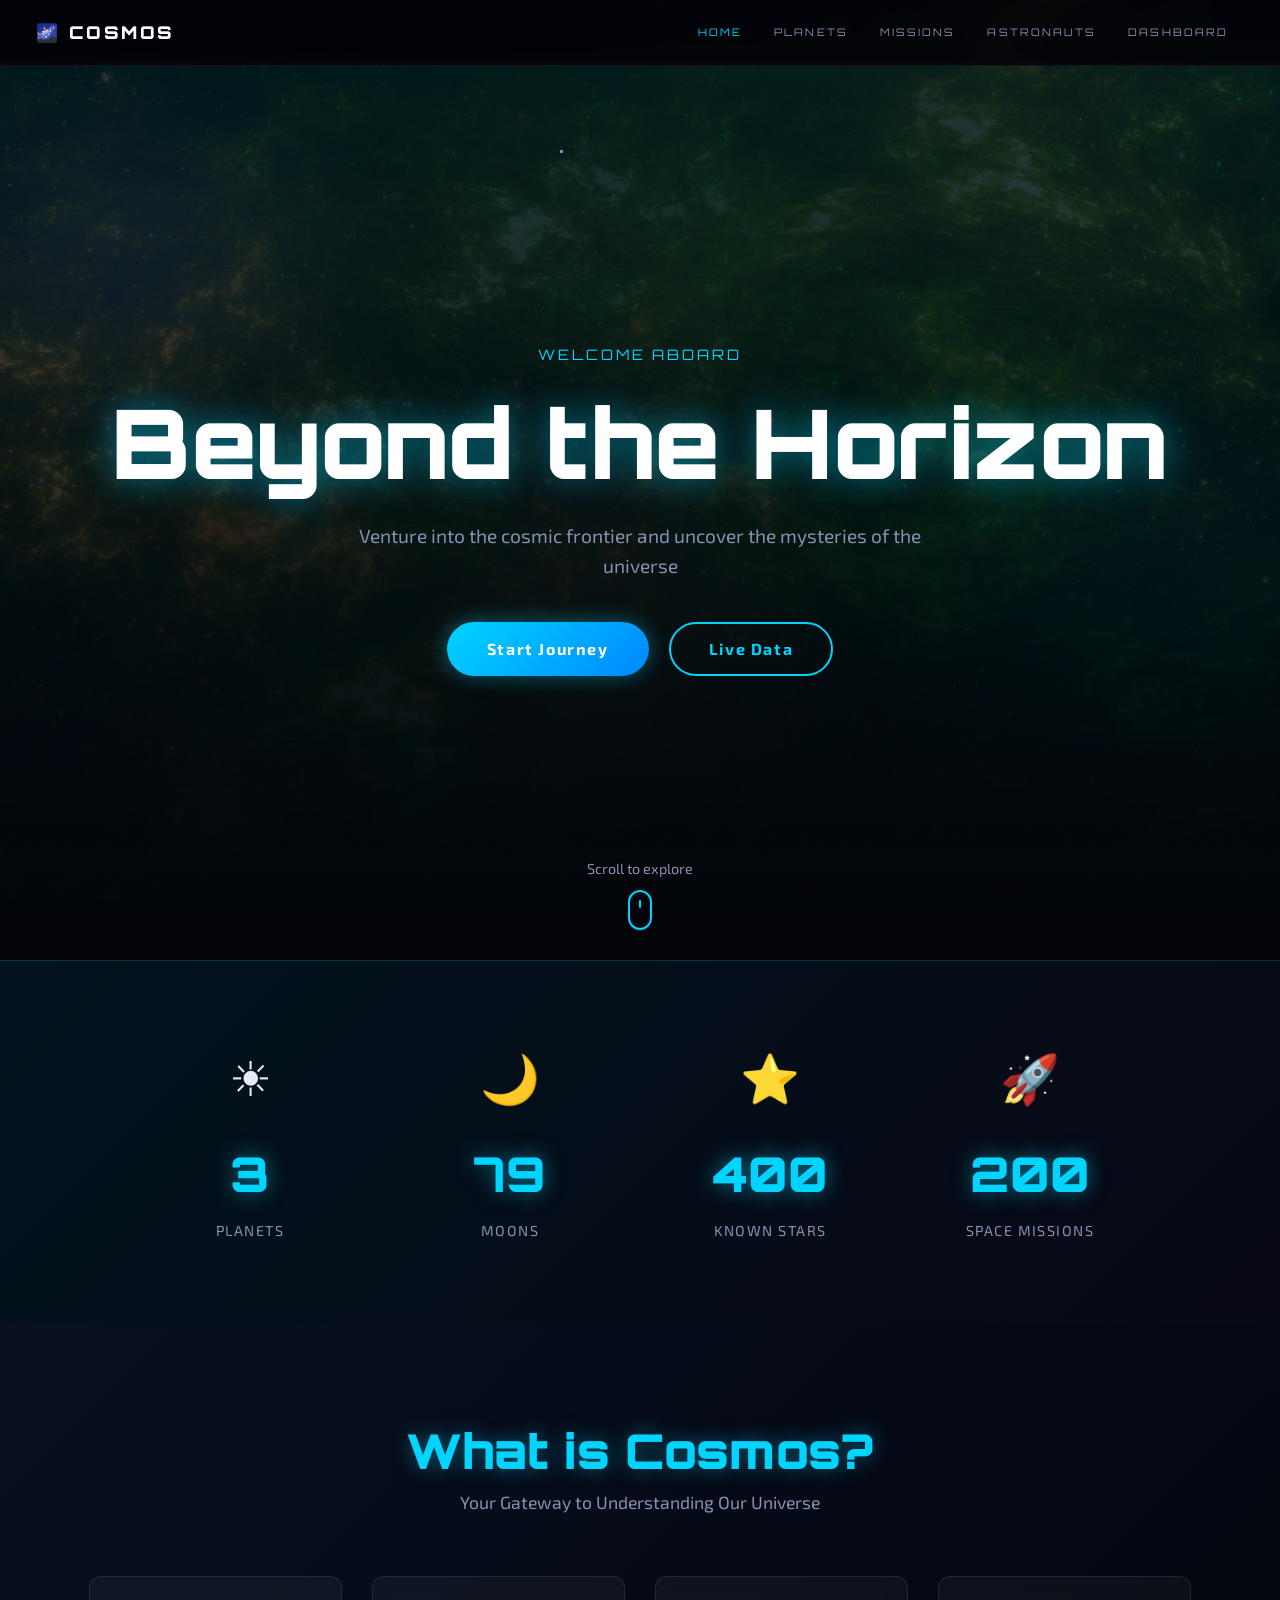
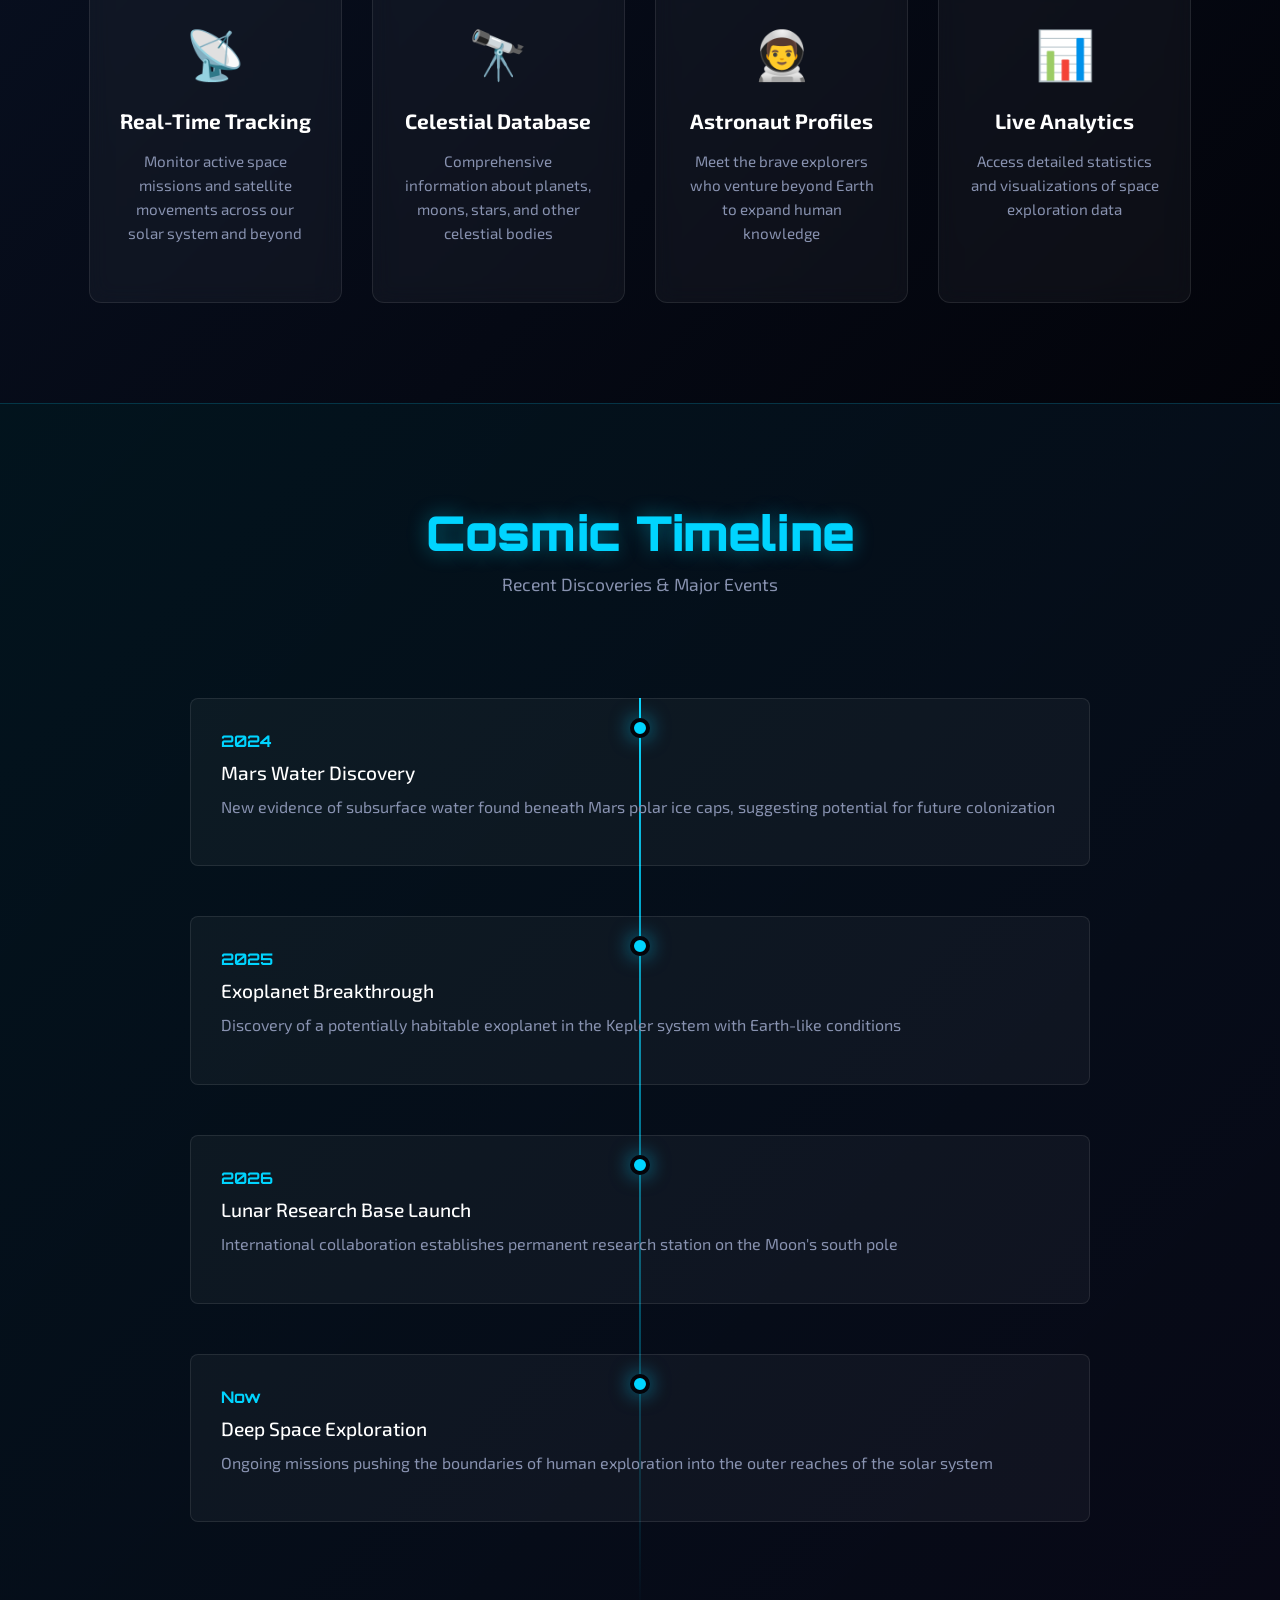
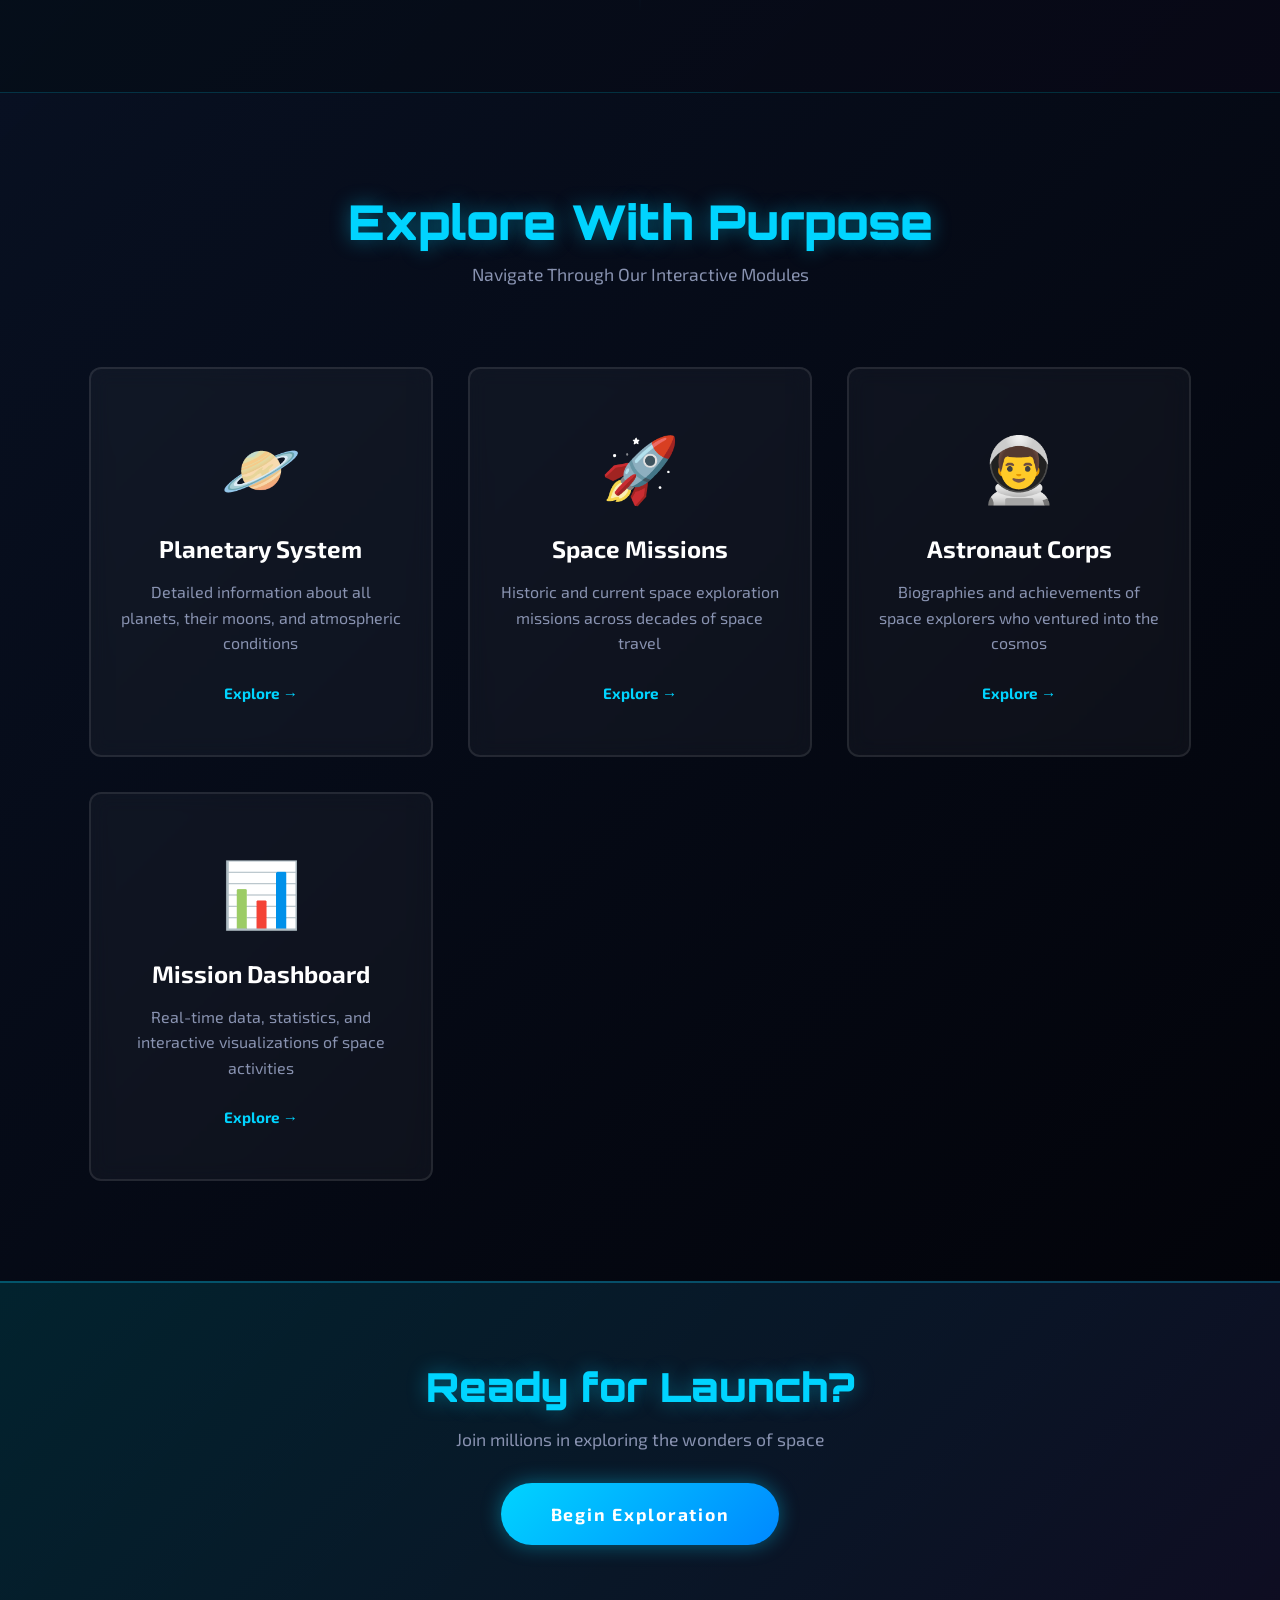
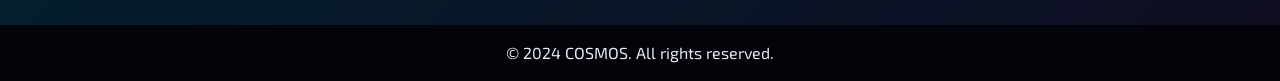
==== index.html @ 9f755e0c "Rename Index.html to index.html" ====
<!DOCTYPE html>
<html lang="en">

<head>
    <meta charset="UTF-8">
    <meta name="viewport" content="width=device-width, initial-scale=1.0">
    <title>COSMOS - Space Exploration Hub</title>
    <link href="https://cdnjs.cloudflare.com/ajax/libs/bootstrap/5.3.0/css/bootstrap.min.css" rel="stylesheet">
    <link rel="preconnect" href="https://fonts.googleapis.com" />
    <link rel="preconnect" href="https://fonts.gstatic.com" crossorigin />
    <link
        href="https://fonts.googleapis.com/css2?family=Orbitron:wght@400;700;900&family=Exo+2:ital,wght@0,300;0,400;0,600;1,300&display=swap"
        rel="stylesheet" />
    <link rel="stylesheet" href="index.css">
</head>

<body class="cosmos-body">
    <!-- fixed space background container (matches missions.html) -->

    <!-- Navigation Bar -->
    <nav class="navbar navbar-expand-lg navbar-dark custom-navbar">
        <div class="container-fluid">
            <a href="index.html" class="navbar-brand cosmos-logo">🌌 COSMOS</a>
            <button class="navbar-toggler" type="button" data-bs-toggle="collapse" data-bs-target="#navbarNav">
                <span class="navbar-toggler-icon"></span>
            </button>
            <div class="collapse navbar-collapse" id="navbarNav">
                <ul class="navbar-nav ms-auto">
                    <li class="nav-item"><a class="nav-link active" href="index.html">Home</a></li>
                    <li class="nav-item"><a class="nav-link" href="planet.html">Planets</a></li>
                    <li class="nav-item"><a class="nav-link" href="missions.html">Missions</a></li>
                    <li class="nav-item"><a class="nav-link" href="astronauts.html">Astronauts</a></li>
                    <li class="nav-item"><a class="nav-link" href="dashboard.html">Dashboard</a></li>
                </ul>
            </div>
        </div>
    </nav>

    <!-- Hero Section -->
    <section class="hero-banner">
        <div class="space-background" id="space-bg">
            <div class="stars-layer" id="stars-sm"></div>
            <div class="stars-layer" id="stars-md"></div>
            <div class="stars-layer" id="stars-lg"></div>
            <div class="nebula" id="nebula-1"></div>
            <div class="nebula" id="nebula-2"></div>
            <div class="nebula" id="nebula-3"></div>
        </div>

        <div class="hero-overlay"></div>
        
        <div class="hero-content">
            <div class="hero-tag">Welcome Aboard</div>
            <h1 class="hero-main-title">Beyond the Horizon</h1>
            <p class="hero-tagline">Venture into the cosmic frontier and uncover the mysteries of the universe</p>
            <div class="hero-actions">
                <button class="btn btn-primary-cosmic scroll-btn" data-target="about-section">Start Journey</button>
                <button class="btn btn-secondary-cosmic" onclick="window.location.href='dashboard.html'">Live Data</button>
            </div>
        </div>

        <div class="scroll-indicator">
            <span>Scroll to explore</span>
            <div class="mouse-wheel"></div>
        </div>
    </section>

    <!-- Stats Section -->
    <section class="stats-section">
        <div class="container-fluid">
            <div class="stats-grid">
                <div class="stat-item">
                    <div class="stat-icon">☀</div>
                    <div class="stat-number" data-count="8">0</div>
                    <div class="stat-label">Planets</div>
                </div>
                <div class="stat-item">
                    <div class="stat-icon">🌙</div>
                    <div class="stat-number" data-count="200">0</div>
                    <div class="stat-label">Moons</div>
                </div>
                <div class="stat-item">
                    <div class="stat-icon">⭐</div>
                    <div class="stat-number" data-count="1000">0</div>
                    <div class="stat-label">Known Stars</div>
                </div>
                <div class="stat-item">
                    <div class="stat-icon">🚀</div>
                    <div class="stat-number" data-count="500">0</div>
                    <div class="stat-label">Space Missions</div>
                </div>
            </div>
        </div>
    </section>

    <!-- About Section -->
    <section class="about-section" id="about-section">
        <div class="container-fluid">
            <div class="about-header">
                <h2>What is Cosmos?</h2>
                <p class="section-description">Your Gateway to Understanding Our Universe</p>
            </div>

            <div class="about-content">
                <div class="about-grid">
                    <div class="about-card">
                        <div class="about-icon">📡</div>
                        <h3>Real-Time Tracking</h3>
                        <p>Monitor active space missions and satellite movements across our solar system and beyond</p>
                    </div>
                    <div class="about-card">
                        <div class="about-icon">🔭</div>
                        <h3>Celestial Database</h3>
                        <p>Comprehensive information about planets, moons, stars, and other celestial bodies</p>
                    </div>
                    <div class="about-card">
                        <div class="about-icon">👨‍🚀</div>
                        <h3>Astronaut Profiles</h3>
                        <p>Meet the brave explorers who venture beyond Earth to expand human knowledge</p>
                    </div>
                    <div class="about-card">
                        <div class="about-icon">📊</div>
                        <h3>Live Analytics</h3>
                        <p>Access detailed statistics and visualizations of space exploration data</p>
                    </div>
                </div>
            </div>
        </div>
    </section>

    <!-- Latest Events Section -->
    <section class="events-section" id="latest-events">
        <div class="container-fluid">
            <div class="section-header">
                <h2>Cosmic Timeline</h2>
                <p>Recent Discoveries & Major Events</p>
            </div>

            <div class="timeline">
                <div class="timeline-item">
                    <div class="timeline-dot"></div>
                    <div class="timeline-content">
                        <div class="timeline-date">2024</div>
                        <h4>Mars Water Discovery</h4>
                        <p>New evidence of subsurface water found beneath Mars polar ice caps, suggesting potential for future colonization</p>
                    </div>
                </div>

                <div class="timeline-item">
                    <div class="timeline-dot"></div>
                    <div class="timeline-content">
                        <div class="timeline-date">2025</div>
                        <h4>Exoplanet Breakthrough</h4>
                        <p>Discovery of a potentially habitable exoplanet in the Kepler system with Earth-like conditions</p>
                    </div>
                </div>

                <div class="timeline-item">
                    <div class="timeline-dot"></div>
                    <div class="timeline-content">
                        <div class="timeline-date">2026</div>
                        <h4>Lunar Research Base Launch</h4>
                        <p>International collaboration establishes permanent research station on the Moon's south pole</p>
                    </div>
                </div>

                <div class="timeline-item">
                    <div class="timeline-dot"></div>
                    <div class="timeline-content">
                        <div class="timeline-date">Now</div>
                        <h4>Deep Space Exploration</h4>
                        <p>Ongoing missions pushing the boundaries of human exploration into the outer reaches of the solar system</p>
                    </div>
                </div>
            </div>
        </div>
    </section>

    <!-- Features Section -->
    <section class="features-section">
        <div class="container-fluid">
            <div class="section-header">
                <h2>Explore With Purpose</h2>
                <p>Navigate Through Our Interactive Modules</p>
            </div>

            <div class="features-grid">
                <div class="feature-box" onclick="window.location.href='planet.html'" style="cursor: pointer;">
                    <div class="feature-icon large">🪐</div>
                    <h3>Planetary System</h3>
                    <p>Detailed information about all planets, their moons, and atmospheric conditions</p>
                    <span class="feature-link">Explore →</span>
                </div>

                <div class="feature-box" onclick="window.location.href='missions.html'" style="cursor: pointer;">
                    <div class="feature-icon large">🚀</div>
                    <h3>Space Missions</h3>
                    <p>Historic and current space exploration missions across decades of space travel</p>
                    <span class="feature-link">Explore →</span>
                </div>

                <div class="feature-box" onclick="window.location.href='astronauts.html'" style="cursor: pointer;">
                    <div class="feature-icon large">👨‍🚀</div>
                    <h3>Astronaut Corps</h3>
                    <p>Biographies and achievements of space explorers who ventured into the cosmos</p>
                    <span class="feature-link">Explore →</span>
                </div>

                <div class="feature-box" onclick="window.location.href='dashboard.html'" style="cursor: pointer;">
                    <div class="feature-icon large">📊</div>
                    <h3>Mission Dashboard</h3>
                    <p>Real-time data, statistics, and interactive visualizations of space activities</p>
                    <span class="feature-link">Explore →</span>
                </div>
            </div>
        </div>
    </section>
        
    <!-- CTA Section -->
    <section class="cta-final">
        <div class="cta-content">
            <h2>Ready for Launch?</h2>
            <p>Join millions in exploring the wonders of space</p>
            <a href="dashboard.html" class="btn btn-primary-cosmic btn-lg">Begin Exploration</a>
        </div>
    </section>
 <p class="footer-copy"><center>© 2024 COSMOS. All rights reserved.</center></p>
    <script src="https://cdnjs.cloudflare.com/ajax/libs/bootstrap/5.3.0/js/bootstrap.bundle.min.js"></script>
    <script src="index.js"></script>
</body>

</html>
---- index.css ----
/* COSMOS - Complete Redesign */
html {
    scroll-behavior: smooth;
}

:root {
    --primary: #00d4ff;
    --primary-dark: #0088ff;
    --accent: #7b61ff;
    --gold: #ffd166;
    --text-light: #e8eaf6;
    --text-muted: #8892b0;
    --bg-dark: #03040a;
    --glass-bg: rgba(255, 255, 255, 0.04);
    --glass-border: rgba(255, 255, 255, 0.09);
    --font-display: 'Orbitron', monospace;
    --font-body: 'Exo 2', sans-serif;
}

* {
    margin: 0;
    padding: 0;
    box-sizing: border-box;
}

.cosmos-body {
    background: var(--bg-dark);
    color: var(--text-light);
    font-family: var(--font-body);
    overflow-x: hidden;
}

/* ============ BACKGROUND & STARS ============ */
#space-bg {
    position: fixed;
    inset: 0;
    z-index: -1;
    overflow: hidden;
    background: #000;
}

#space-bg::before {
    content: '';
    position: absolute;
    inset: 0;
    background-image:
        radial-gradient(ellipse 100% 55% at 50% 0%, rgba(2, 4, 20, 0.88) 0%, transparent 100%),
        radial-gradient(ellipse 100% 55% at 50% 100%, rgba(0, 0, 8, 0.92) 0%, transparent 100%),
        radial-gradient(ellipse 75% 75% at 50% 50%, rgba(4, 6, 24, 0.50) 0%, transparent 100%),
        url('Images/galaxy.jpg');
    background-size: cover;
    background-position: center;
    background-repeat: no-repeat;
    filter: brightness(0.42) saturate(1.6) hue-rotate(195deg);
    z-index: 0;
}

.stars-layer {
    position: absolute;
    inset: -50%;
    animation: twinkle-drift 120s linear infinite;
    z-index: 1;
    pointer-events: none;
    will-change: transform;
}

#stars-sm {
    width: 1px;
    height: 1px;
    box-shadow: 34px 80px #fff, 150px 200px #fff, 600px 40px #dde, 820px 130px #fff, 1200px 350px #ccd;
    animation-duration: 160s;
}

#stars-md {
    width: 2px;
    height: 2px;
    box-shadow: 160px 350px #aac, 700px 100px #88f, 1300px 450px #aac, 400px 600px #99e;
    animation-duration: 220s;
    animation-direction: reverse;
}

#stars-lg {
    width: 3px;
    height: 3px;
    box-shadow: 500px 300px rgba(170, 200, 255, 0.9), 1200px 600px rgba(200, 180, 255, 0.8);
    animation-duration: 300s;
}

@keyframes twinkle-drift {
    from { transform: rotate(0deg); }
    to { transform: rotate(360deg); }
}

.nebula {
    position: absolute;
    border-radius: 50%;
    filter: blur(70px);
    pointer-events: none;
    animation: nebula-pulse 16s ease-in-out infinite;
}

#nebula-1 {
    width: 500px;
    height: 350px;
    top: 10%;
    left: -10%;
    background: radial-gradient(ellipse, rgba(123, 97, 255, 0.15) 0%, transparent 70%);
}

#nebula-2 {
    width: 600px;
    height: 420px;
    top: 40%;
    right: -15%;
    background: radial-gradient(ellipse, rgba(0, 212, 255, 0.1) 0%, transparent 70%);
    animation-delay: 5s;
}

#nebula-3 {
    width: 450px;
    height: 450px;
    bottom: 5%;
    left: 30%;
    background: radial-gradient(ellipse, rgba(255, 100, 80, 0.1) 0%, transparent 70%);
    animation-delay: 10s;
}

@keyframes nebula-pulse {
    0%, 100% { opacity: 0.5; }
    50% { opacity: 0.9; }
}

/* ============ NAVIGATION ============ */
.custom-navbar,
.cosmos-navbar {
    position: fixed;
    top: 0;
    left: 0;
    right: 0;
    z-index: 1000;
    background: rgba(3, 4, 10, 0.88) !important;
    backdrop-filter: blur(8px);
    -webkit-backdrop-filter: blur(8px);
    border-bottom: 1px solid rgba(255, 255, 255, 0.06);
    padding: 0.9rem 1.5rem !important;
}

.cosmos-logo {
    font-family: var(--font-display);
    font-size: 1.1rem;
    font-weight: 900;
    letter-spacing: 0.15em;
    color: #fff !important;
    text-decoration: none;
}

.custom-navbar .nav-link,
.cosmos-navbar .nav-link,
.navbar-nav .nav-link {
    font-family: var(--font-display);
    font-size: 0.65rem;
    letter-spacing: 0.2em;
    text-transform: uppercase;
    color: var(--text-muted) !important;
    padding: 0.4rem 1rem !important;
    transition: color 0.2s;
}

.custom-navbar .nav-link:hover,
.custom-navbar .nav-link.active,
.cosmos-navbar .nav-link:hover,
.cosmos-navbar .nav-link.active,
.navbar-nav .nav-link:hover,
.navbar-nav .nav-link.active {
    color: var(--primary) !important;
}

.custom-navbar .nav-link:hover::after,
.cosmos-navbar .nav-link:hover::after,
.navbar-nav .nav-link:hover::after {
    width: 100%;
}

.btn-outline-light {
    font-family: var(--font-display);
    font-size: 0.6rem;
    letter-spacing: 0.2em;
    text-transform: uppercase;
    border-radius: 50px;
    padding: 0.4rem 1.4rem;
    border-color: rgba(255, 255, 255, 0.2);
    color: rgba(255, 255, 255, 0.7);
    transition: all 0.25s;
}

.btn-outline-light:hover {
    background: var(--accent);
    border-color: var(--accent);
    color: #fff;
}

/* ============ HERO BANNER ============ */
.hero-banner {
    position: relative;
    height: 100vh;
    display: flex;
    flex-direction: column;
    justify-content: center;
    align-items: center;
    margin-top: 60px;
    overflow: hidden;
}

.hero-overlay {
    position: absolute;
    inset: 0;
    background: linear-gradient(180deg, rgba(0, 212, 255, 0.1) 0%, rgba(3, 4, 10, 0.95) 100%);
    z-index: 2;
}

.hero-content {
    position: relative;
    z-index: 3;
    text-align: center;
    animation: fadeInUp 1.2s ease-out;
}

@keyframes fadeInUp {
    from {
        opacity: 0;
        transform: translateY(50px);
    }
    to {
        opacity: 1;
        transform: translateY(0);
    }
}

.hero-tag {
    font-family: var(--font-display);
    font-size: 0.9rem;
    letter-spacing: 0.2em;
    color: var(--primary);
    text-transform: uppercase;
    margin-bottom: 10px;
    animation: fadeInUp 1s ease-out 0.2s backwards;
}

.hero-main-title {
    font-family: var(--font-display);
    font-size: clamp(3rem, 8vw, 6rem);
    font-weight: 900;
    color: #fff;
    margin: 20px 0;
    text-shadow: 0 0 30px rgba(0, 212, 255, 0.4), 0 0 60px rgba(0, 212, 255, 0.2);
    animation: fadeInUp 1s ease-out 0.4s backwards;
    line-height: 1.2;
}

.hero-tagline {
    font-size: 1.2rem;
    color: var(--text-muted);
    max-width: 600px;
    margin: 20px auto 40px;
    line-height: 1.6;
    animation: fadeInUp 1s ease-out 0.6s backwards;
}

.hero-actions {
    display: flex;
    gap: 20px;
    justify-content: center;
    flex-wrap: wrap;
    animation: fadeInUp 1s ease-out 0.8s backwards;
}

.btn-primary-cosmic {
    background: linear-gradient(135deg, var(--primary), var(--primary-dark));
    color: white;
    border: none;
    padding: 15px 40px;
    border-radius: 50px;
    font-weight: 700;
    letter-spacing: 0.1em;
    cursor: pointer;
    transition: all 0.3s;
    box-shadow: 0 0 20px rgba(0, 212, 255, 0.4);
}

.btn-primary-cosmic:hover {
    background: linear-gradient(135deg, var(--gold), var(--primary));
    transform: scale(1.05);
    box-shadow: 0 0 40px rgba(0, 212, 255, 0.8);
}

.btn-secondary-cosmic {
    background: transparent;
    border: 2px solid var(--primary);
    color: var(--primary);
    padding: 13px 38px;
    border-radius: 50px;
    font-weight: 700;
    letter-spacing: 0.1em;
    cursor: pointer;
    transition: all 0.3s;
}

.btn-secondary-cosmic:hover {
    background: rgba(0, 212, 255, 0.1);
    color: var(--gold);
    border-color: var(--gold);
}

.scroll-indicator {
    position: absolute;
    bottom: 30px;
    left: 50%;
    transform: translateX(-50%);
    z-index: 3;
    text-align: center;
    animation: bounce 2s ease-in-out infinite;
}

.scroll-indicator span {
    display: block;
    font-size: 0.9rem;
    color: var(--text-muted);
    margin-bottom: 10px;
}

.mouse-wheel {
    width: 24px;
    height: 40px;
    border: 2px solid var(--primary);
    border-radius: 12px;
    margin: 0 auto;
    position: relative;
}

.mouse-wheel::after {
    content: '';
    position: absolute;
    top: 8px;
    left: 50%;
    width: 2px;
    height: 8px;
    background: var(--primary);
    border-radius: 1px;
    transform: translateX(-50%);
    animation: scroll-wheel 1.5s ease-in-out infinite;
}

@keyframes scroll-wheel {
    0% { opacity: 1; transform: translateX(-50%) translateY(0); }
    100% { opacity: 0; transform: translateX(-50%) translateY(16px); }
}

@keyframes bounce {
    0%, 100% { transform: translateX(-50%) translateY(0); }
    50% { transform: translateX(-50%) translateY(10px); }
}

/* ============ STATS SECTION ============ */
.stats-section {
    position: relative;
    z-index: 3;
    padding: 80px 6%;
    background: linear-gradient(135deg, rgba(0, 212, 255, 0.08) 0%, rgba(123, 97, 255, 0.05) 100%);
    border-top: 1px solid rgba(0, 212, 255, 0.2);
}

.stats-grid {
    display: grid;
    grid-template-columns: repeat(auto-fit, minmax(180px, 1fr));
    gap: 40px;
    max-width: 1000px;
    margin: 0 auto;
}

.stat-item {
    text-align: center;
    transition: all 0.3s;
}

.stat-item:hover {
    transform: translateY(-10px);
}

.stat-icon {
    font-size: 3rem;
    margin-bottom: 15px;
    display: inline-block;
    animation: float 3s ease-in-out infinite;
}

.stat-number {
    font-family: var(--font-display);
    font-size: 3rem;
    font-weight: 900;
    color: var(--primary);
    text-shadow: 0 0 20px rgba(0, 212, 255, 0.5);
    margin: 10px 0;
}

.stat-label {
    font-size: 0.9rem;
    color: var(--text-muted);
    text-transform: uppercase;
    letter-spacing: 0.1em;
}

@keyframes float {
    0%, 100% { transform: translateY(0); }
    50% { transform: translateY(-15px); }
}

/* ============ ABOUT SECTION ============ */
.about-section {
    position: relative;
    z-index: 3;
    padding: 100px 6%;
    background: linear-gradient(135deg, rgba(10, 20, 40, 0.8) 0%, rgba(3, 4, 10, 0.9) 100%);
}

.about-header {
    text-align: center;
    margin-bottom: 60px;
}

.about-header h2 {
    font-family: var(--font-display);
    font-size: 3rem;
    font-weight: 900;
    color: var(--primary);
    margin-bottom: 10px;
    text-shadow: 0 0 20px rgba(0, 212, 255, 0.4);
}

.section-description {
    font-size: 1.1rem;
    color: var(--text-muted);
}

.about-grid {
    display: grid;
    grid-template-columns: repeat(auto-fit, minmax(250px, 1fr));
    gap: 30px;
    max-width: 1200px;
    margin: 0 auto;
}

.about-card {
    background: var(--glass-bg);
    border: 1px solid var(--glass-border);
    border-radius: 12px;
    padding: 40px 30px;
    text-align: center;
    transition: all 0.3s;
    backdrop-filter: blur(10px);
    -webkit-backdrop-filter: blur(10px);
}

.about-card:hover {
    border-color: var(--primary);
    background: rgba(0, 212, 255, 0.08);
    transform: translateY(-10px);
    box-shadow: 0 10px 30px rgba(0, 212, 255, 0.3);
}

.about-icon {
    font-size: 3rem;
    margin-bottom: 20px;
}

.about-card h3 {
    font-size: 1.3rem;
    color: #fff;
    margin-bottom: 15px;
    font-weight: 700;
}

.about-card p {
    font-size: 0.95rem;
    color: var(--text-muted);
    line-height: 1.6;
}

/* ============ EVENTS SECTION ============ */
.events-section {
    position: relative;
    z-index: 3;
    padding: 100px 6%;
    background: linear-gradient(135deg, rgba(0, 212, 255, 0.08) 0%, rgba(123, 97, 255, 0.05) 100%);
    border-top: 1px solid rgba(0, 212, 255, 0.2);
}

.section-header {
    text-align: center;
    margin-bottom: 80px;
}

.section-header h2 {
    font-family: var(--font-display);
    font-size: 3rem;
    font-weight: 900;
    color: var(--primary);
    margin-bottom: 10px;
    text-shadow: 0 0 20px rgba(0, 212, 255, 0.4);
}

.section-header p {
    font-size: 1.1rem;
    color: var(--text-muted);
}

.timeline {
    max-width: 900px;
    margin: 0 auto;
    position: relative;
    padding: 20px 0;
}

.timeline::before {
    content: '';
    position: absolute;
    left: 50%;
    transform: translateX(-50%);
    width: 2px;
    height: 100%;
    background: linear-gradient(180deg, var(--primary), transparent);
}

.timeline-item {
    margin-bottom: 50px;
    position: relative;
    display: flex;
    gap: 40px;
    animation: fadeInUp 0.8s ease-out both;
}

.timeline-item:nth-child(1) { animation-delay: 0.1s; }
.timeline-item:nth-child(2) { animation-delay: 0.2s; }
.timeline-item:nth-child(3) { animation-delay: 0.3s; }
.timeline-item:nth-child(4) { animation-delay: 0.4s; }

.timeline-item:nth-child(odd) {
    flex-direction: row-reverse;
}

.timeline-dot {
    position: absolute;
    width: 20px;
    height: 20px;
    background: var(--primary);
    border: 4px solid var(--bg-dark);
    border-radius: 50%;
    top: 20px;
    left: 50%;
    transform: translateX(-50%);
    box-shadow: 0 0 20px rgba(0, 212, 255, 0.6);
    z-index: 2;
}

.timeline-content {
    flex: 1;
    background: var(--glass-bg);
    border: 1px solid var(--glass-border);
    border-radius: 8px;
    padding: 30px;
    backdrop-filter: blur(10px);
    -webkit-backdrop-filter: blur(10px);
    transition: all 0.3s;
}

.timeline-content:hover {
    border-color: var(--primary);
    background: rgba(0, 212, 255, 0.05);
}

.timeline-date {
    color: var(--primary);
    font-weight: 700;
    margin-bottom: 8px;
    font-family: var(--font-display);
}

.timeline-content h4 {
    color: #fff;
    font-size: 1.2rem;
    margin-bottom: 10px;
}

.timeline-content p {
    color: var(--text-muted);
    line-height: 1.6;
}

/* ============ FEATURES SECTION ============ */
.features-section {
    position: relative;
    z-index: 3;
    padding: 100px 6%;
    background: linear-gradient(135deg, rgba(10, 20, 40, 0.8) 0%, rgba(3, 4, 10, 0.9) 100%);
    border-top: 1px solid rgba(0, 212, 255, 0.2);
}

.features-grid {
    display: grid;
    grid-template-columns: repeat(auto-fit, minmax(280px, 1fr));
    gap: 35px;
    max-width: 1300px;
    margin: 0 auto;
}

.feature-box {
    background: var(--glass-bg);
    border: 2px solid var(--glass-border);
    border-radius: 12px;
    padding: 50px 30px;
    text-align: center;
    transition: all 0.4s;
    backdrop-filter: blur(10px);
    -webkit-backdrop-filter: blur(10px);
    position: relative;
    overflow: hidden;
}

.feature-box::before {
    content: '';
    position: absolute;
    top: 0;
    left: -100%;
    width: 100%;
    height: 100%;
    background: linear-gradient(90deg, transparent, rgba(0, 212, 255, 0.2), transparent);
    transition: left 0.5s;
    pointer-events: none;
}

.feature-box:hover::before {
    left: 100%;
}

.feature-box:hover {
    border-color: var(--primary);
    background: rgba(0, 212, 255, 0.1);
    transform: translateY(-20px);
    box-shadow: 0 20px 50px rgba(0, 212, 255, 0.3), inset 0 0 20px rgba(0, 212, 255, 0.1);
}

.feature-icon {
    font-size: 2.5rem;
    margin-bottom: 20px;
    display: inline-block;
    animation: float 3s ease-in-out infinite;
}

.feature-icon.large {
    font-size: 4rem;
}

.feature-box h3 {
    font-size: 1.5rem;
    color: #fff;
    margin-bottom: 15px;
    font-weight: 700;
}

.feature-box p {
    color: var(--text-muted);
    line-height: 1.6;
    margin-bottom: 25px;
}

.feature-link {
    display: inline-block;
    color: var(--primary);
    font-weight: 700;
    transition: all 0.3s;
    font-size: 0.95rem;
}

.feature-box:hover .feature-link {
    color: var(--gold);
    transform: translateX(10px);
}

/* ============ CTA FINAL ============ */
.cta-final {
    position: relative;
    z-index: 3;
    padding: 80px 6%;
    background: linear-gradient(135deg, rgba(0, 212, 255, 0.15) 0%, rgba(123, 97, 255, 0.1) 100%);
    border-top: 2px solid rgba(0, 212, 255, 0.3);
    text-align: center;
}

.cta-content h2 {
    font-family: var(--font-display);
    font-size: 2.5rem;
    font-weight: 900;
    color: var(--primary);
    margin-bottom: 15px;
    text-shadow: 0 0 20px rgba(0, 212, 255, 0.4);
}

.cta-content p {
    font-size: 1.1rem;
    color: var(--text-muted);
    margin-bottom: 30px;
}

.btn-lg {
    padding: 18px 50px !important;
    font-size: 1.1rem !important;
}

/* ============ RESPONSIVE DESIGN ============ */
@media (max-width: 768px) {
    .timeline::before {
        left: 0;
    }

    .timeline-item {
        flex-direction: column !important;
        margin-left: 30px;
    }

    .timeline-dot {
        left: -16px;
    }

    .stats-grid {
        grid-template-columns: repeat(2, 1fr);
        gap: 20px;
    }

    .hero-main-title {
        font-size: 2.5rem;
    }

    .section-header h2,
    .about-header h2 {
        font-size: 2rem;
    }

    .features-section,
    .events-section,
    .about-section {
        padding: 60px 4%;
    }

    .stats-section {
        padding: 60px 4%;
    }
}

@media (max-width: 480px) {
    .cosmos-navbar {
        padding: 0.75rem 1rem !important;
    }

    .cosmos-logo {
        font-size: 1rem;
    }

    .hero-main-title {
        font-size: 2rem;
    }

    .hero-actions {
        flex-direction: column;
    }

    .btn-primary-cosmic,
    .btn-secondary-cosmic {
        width: 100%;
    }

    .stats-grid {
        grid-template-columns: 1fr;
    }
}
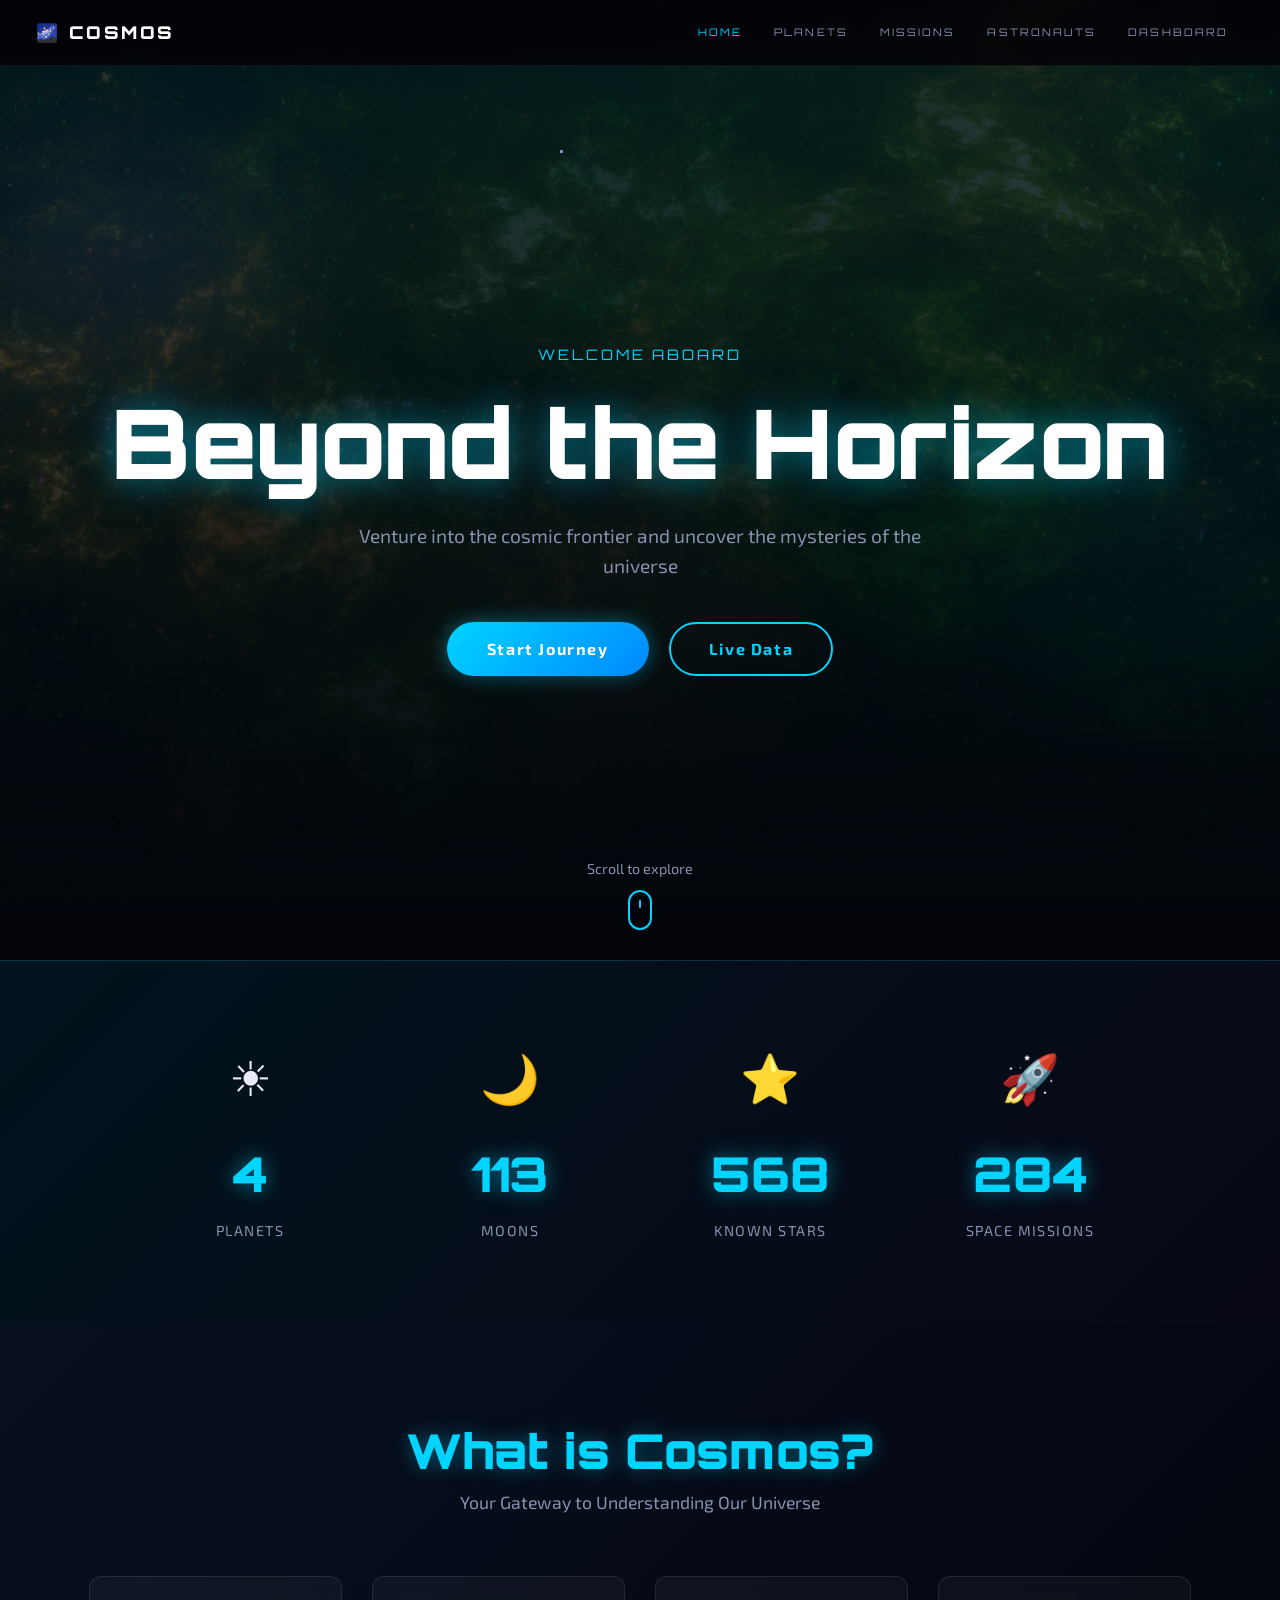
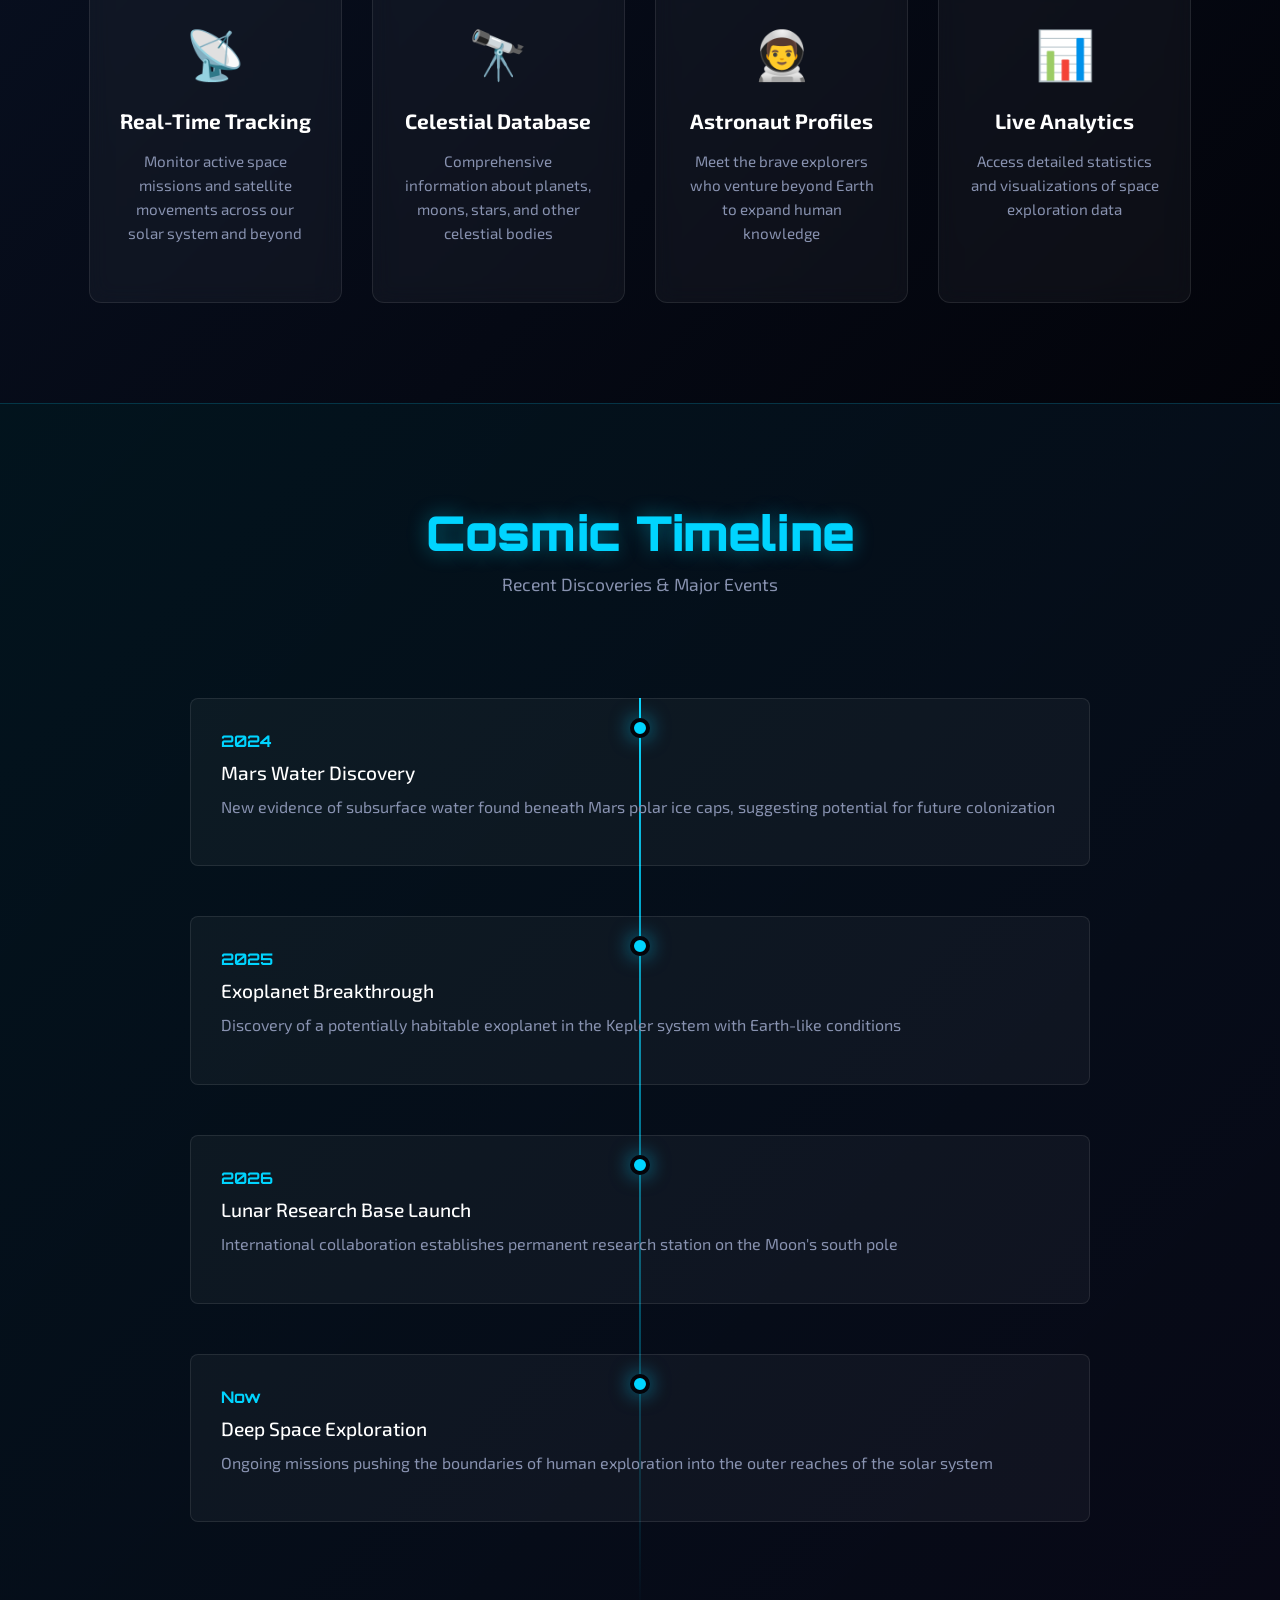
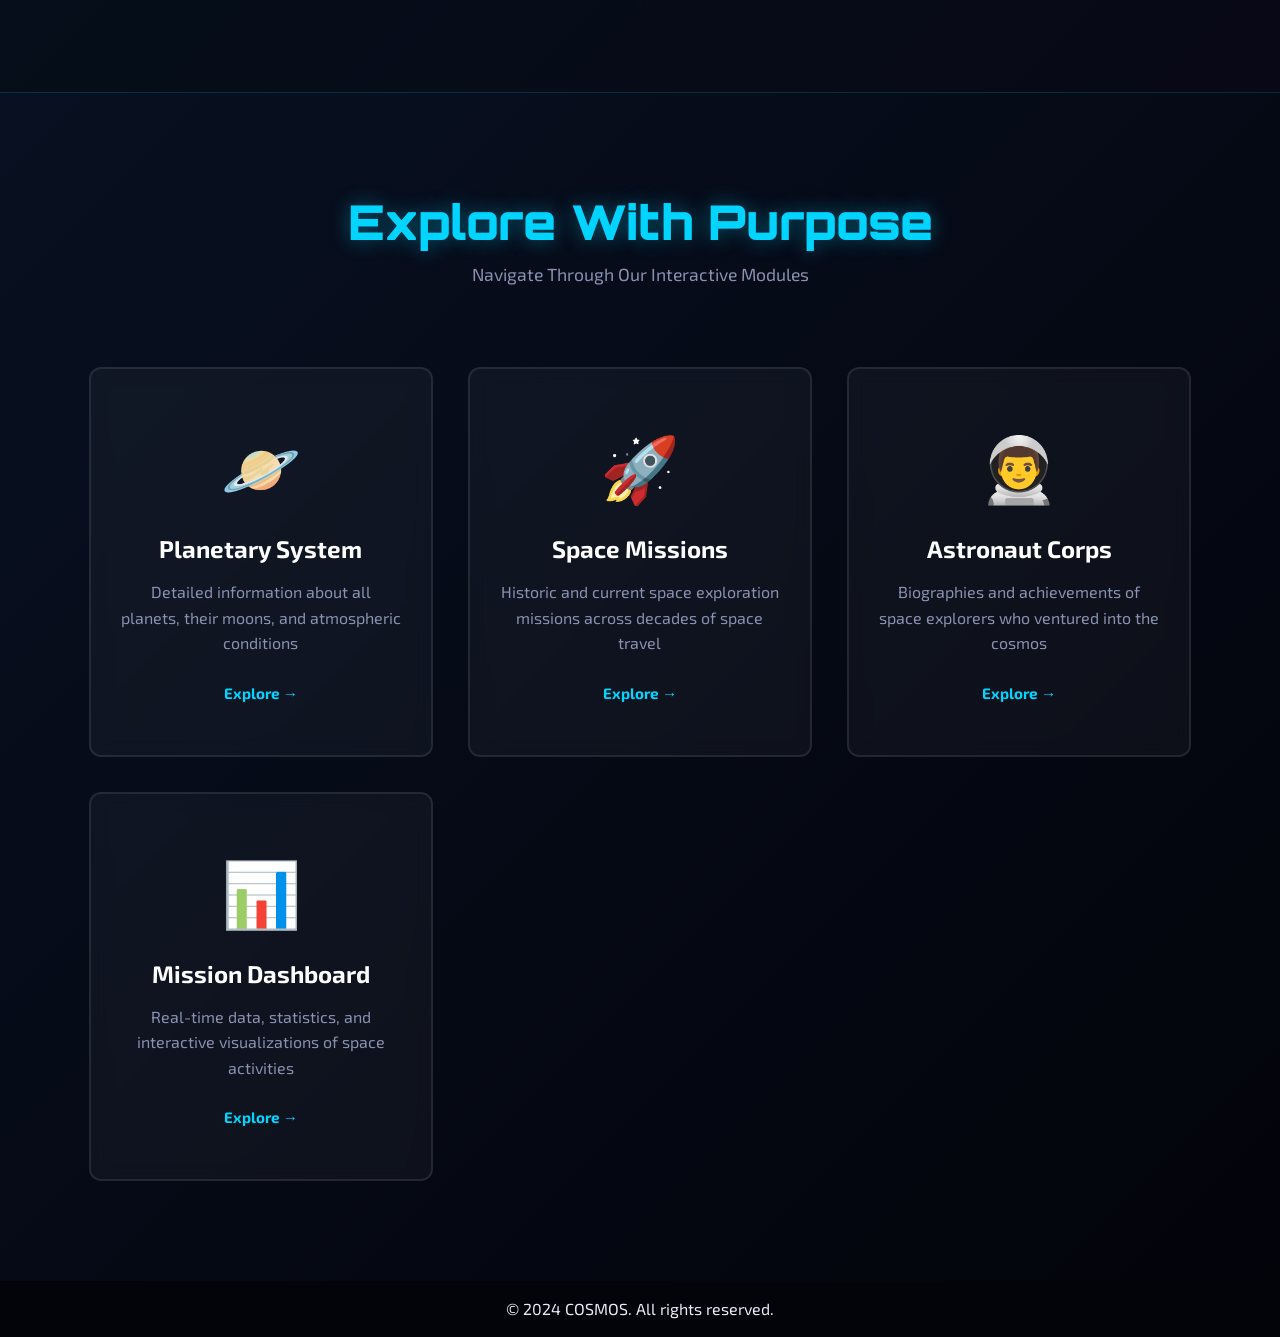
==== commit c314c6cf: "update" ====
--- a/index.html
+++ b/index.html
@@ -215,15 +215,7 @@
             </div>
         </div>
     </section>
-        
-    <!-- CTA Section -->
-    <section class="cta-final">
-        <div class="cta-content">
-            <h2>Ready for Launch?</h2>
-            <p>Join millions in exploring the wonders of space</p>
-            <a href="dashboard.html" class="btn btn-primary-cosmic btn-lg">Begin Exploration</a>
-        </div>
-    </section>
+
  <p class="footer-copy"><center>© 2024 COSMOS. All rights reserved.</center></p>
     <script src="https://cdnjs.cloudflare.com/ajax/libs/bootstrap/5.3.0/js/bootstrap.bundle.min.js"></script>
     <script src="index.js"></script>
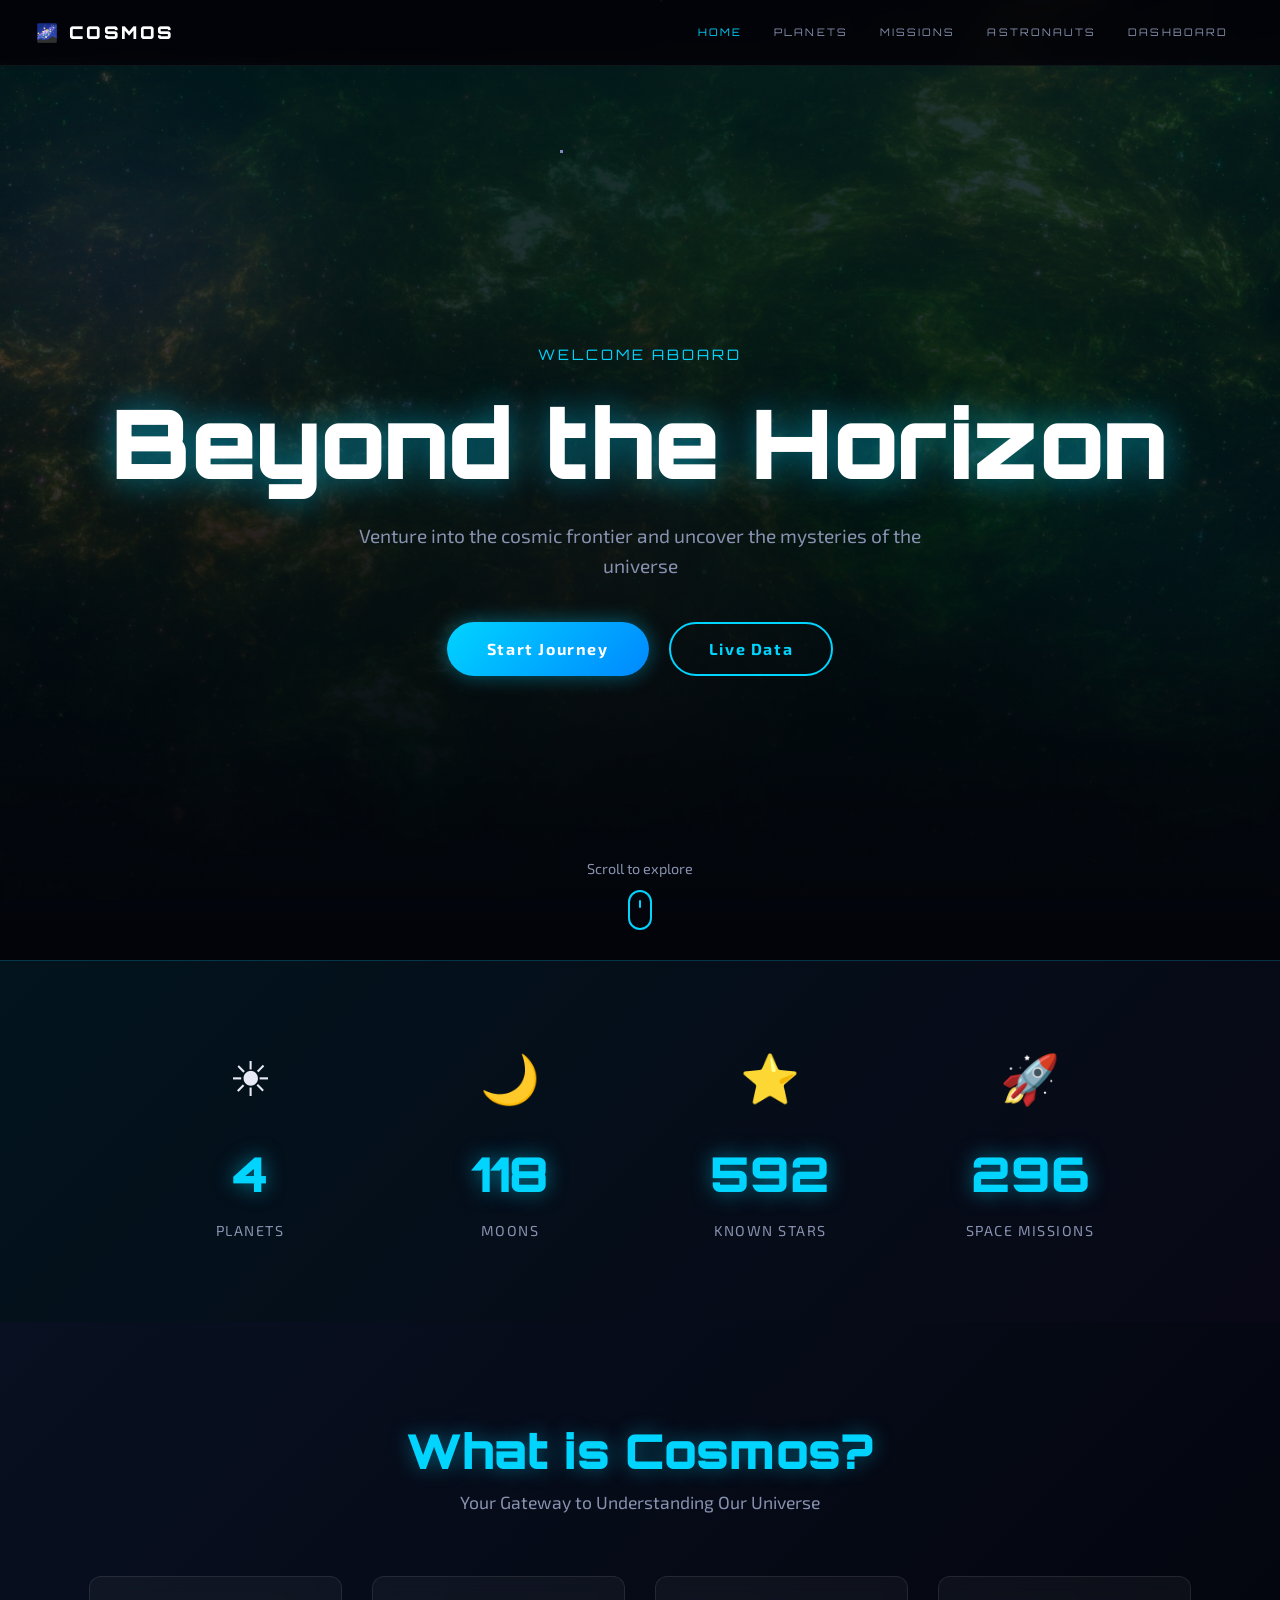
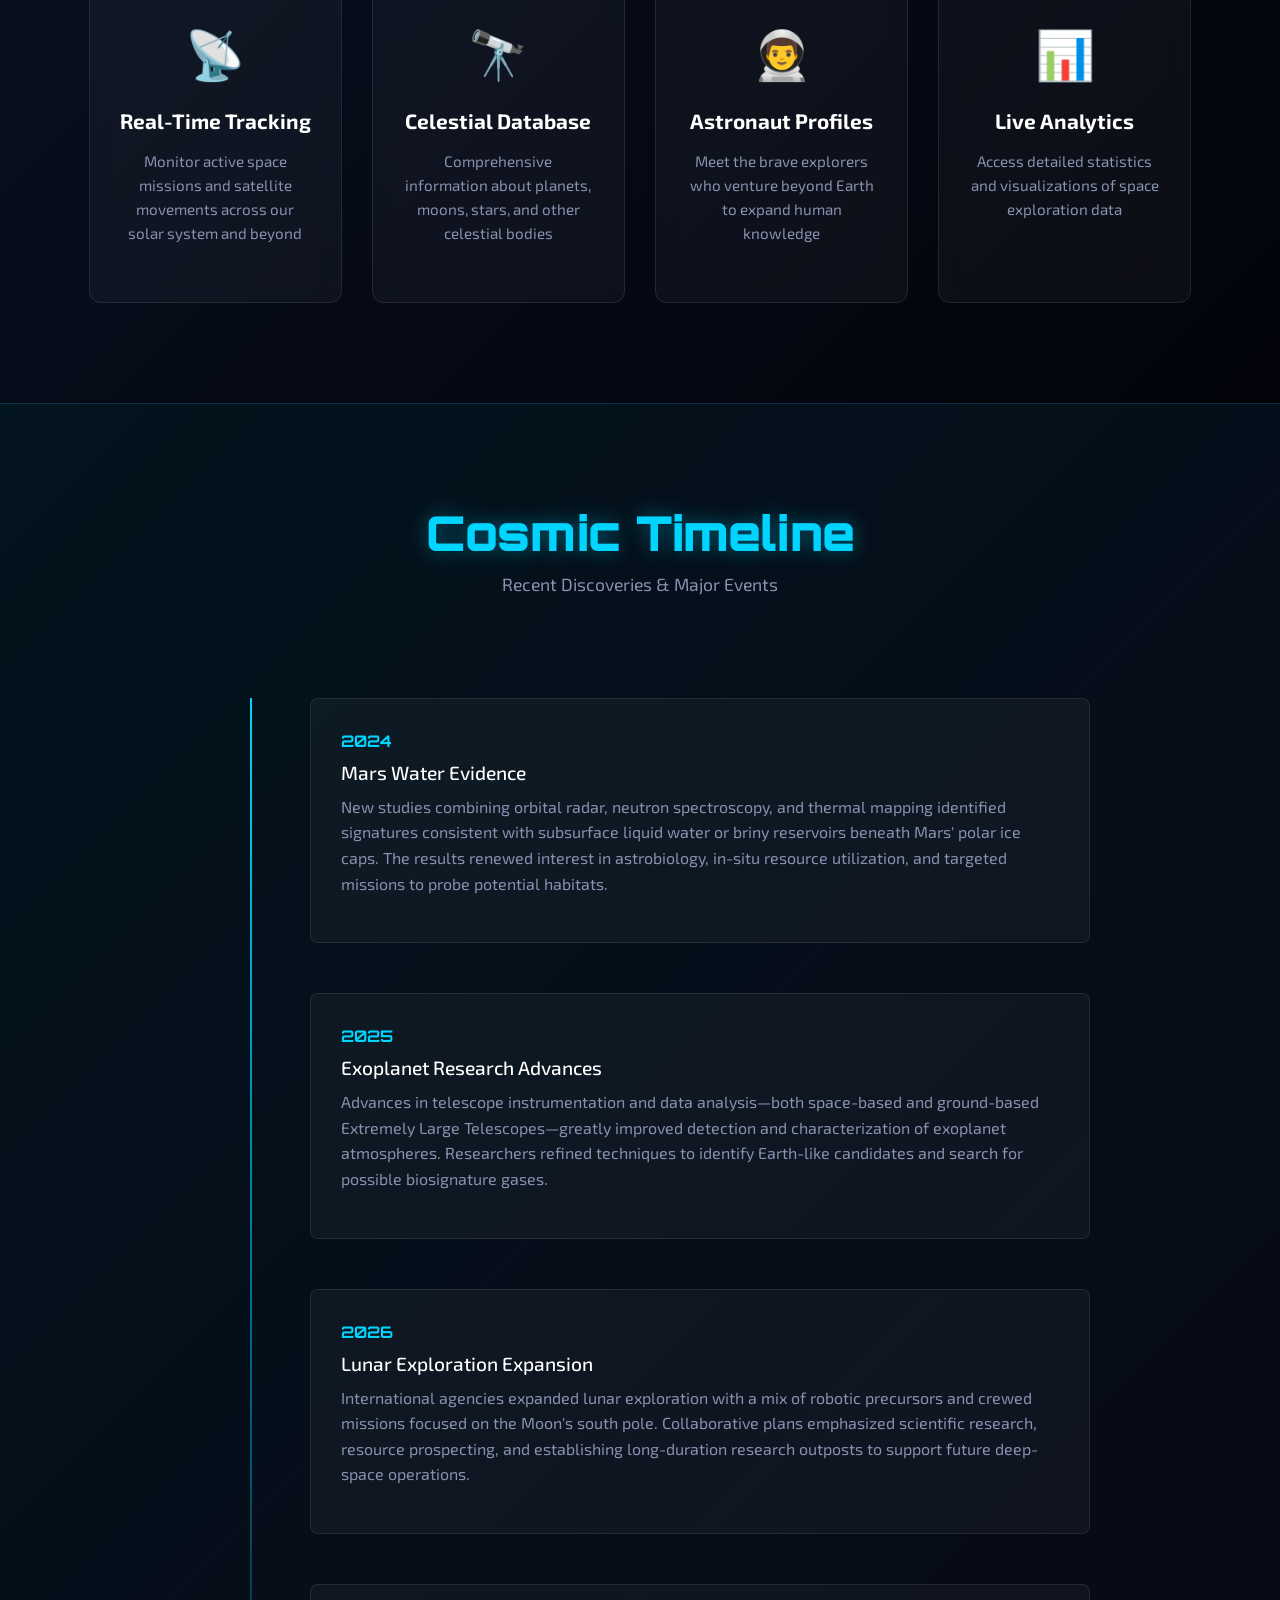
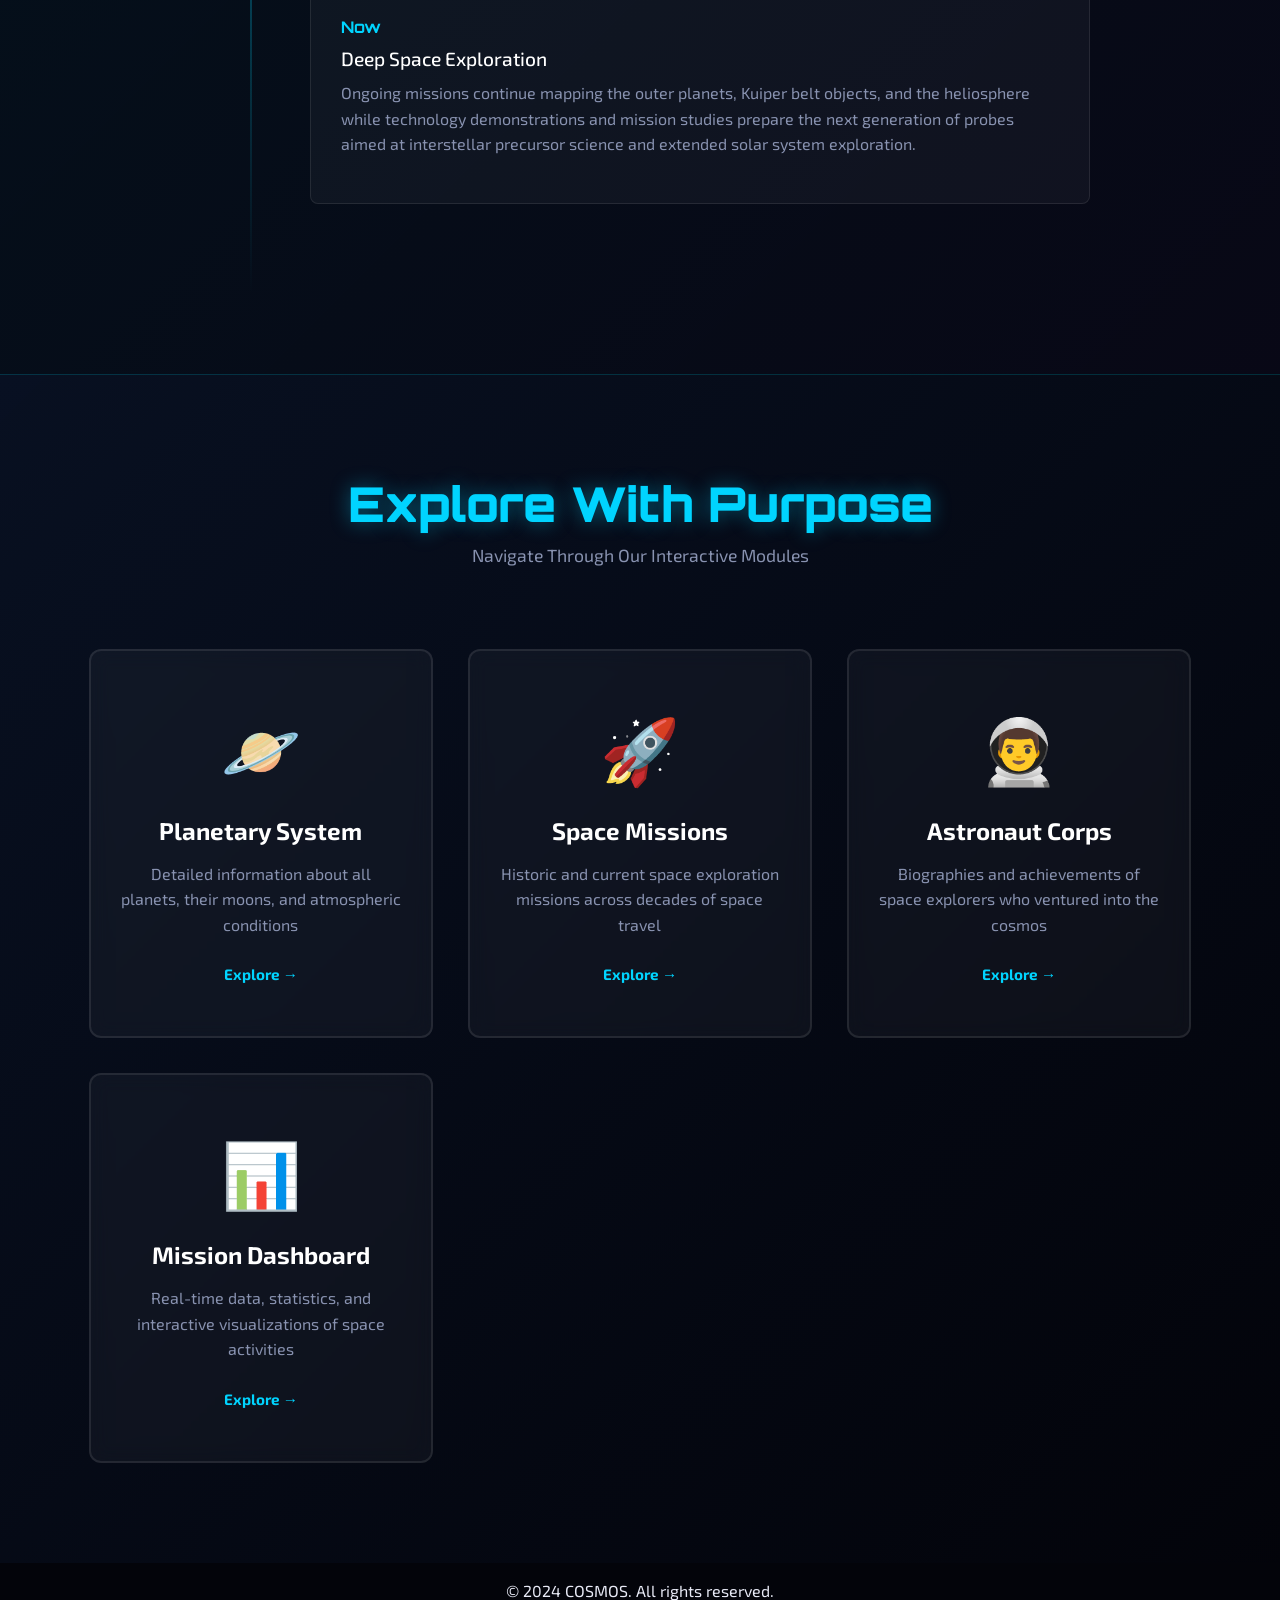
==== commit 8050378b: "updates" ====
--- a/index.html
+++ b/index.html
@@ -141,8 +141,8 @@
                     <div class="timeline-dot"></div>
                     <div class="timeline-content">
                         <div class="timeline-date">2024</div>
-                        <h4>Mars Water Discovery</h4>
-                        <p>New evidence of subsurface water found beneath Mars polar ice caps, suggesting potential for future colonization</p>
+                        <h4>Mars Water Evidence</h4>
+                        <p>New studies combining orbital radar, neutron spectroscopy, and thermal mapping identified signatures consistent with subsurface liquid water or briny reservoirs beneath Mars' polar ice caps. The results renewed interest in astrobiology, in-situ resource utilization, and targeted missions to probe potential habitats.</p>
                     </div>
                 </div>
 
@@ -150,8 +150,8 @@
                     <div class="timeline-dot"></div>
                     <div class="timeline-content">
                         <div class="timeline-date">2025</div>
-                        <h4>Exoplanet Breakthrough</h4>
-                        <p>Discovery of a potentially habitable exoplanet in the Kepler system with Earth-like conditions</p>
+                        <h4>Exoplanet Research Advances</h4>
+                        <p>Advances in telescope instrumentation and data analysis—both space-based and ground-based Extremely Large Telescopes—greatly improved detection and characterization of exoplanet atmospheres. Researchers refined techniques to identify Earth-like candidates and search for possible biosignature gases.</p>
                     </div>
                 </div>
 
@@ -159,8 +159,8 @@
                     <div class="timeline-dot"></div>
                     <div class="timeline-content">
                         <div class="timeline-date">2026</div>
-                        <h4>Lunar Research Base Launch</h4>
-                        <p>International collaboration establishes permanent research station on the Moon's south pole</p>
+                        <h4>Lunar Exploration Expansion</h4>
+                        <p>International agencies expanded lunar exploration with a mix of robotic precursors and crewed missions focused on the Moon's south pole. Collaborative plans emphasized scientific research, resource prospecting, and establishing long-duration research outposts to support future deep-space operations.</p>
                     </div>
                 </div>
 
@@ -169,7 +169,7 @@
                     <div class="timeline-content">
                         <div class="timeline-date">Now</div>
                         <h4>Deep Space Exploration</h4>
-                        <p>Ongoing missions pushing the boundaries of human exploration into the outer reaches of the solar system</p>
+                        <p>Ongoing missions continue mapping the outer planets, Kuiper belt objects, and the heliosphere while technology demonstrations and mission studies prepare the next generation of probes aimed at interstellar precursor science and extended solar system exploration.</p>
                     </div>
                 </div>
             </div>
--- a/index.css
+++ b/index.css
@@ -517,14 +517,15 @@
     max-width: 900px;
     margin: 0 auto;
     position: relative;
-    padding: 20px 0;
+    /* add left padding so content sits to the right of the vertical line */
+    padding: 20px 0 20px 120px;
 }
 
 .timeline::before {
     content: '';
     position: absolute;
-    left: 50%;
-    transform: translateX(-50%);
+    /* move the vertical line to the left side */
+    left: 60px;
     width: 2px;
     height: 100%;
     background: linear-gradient(180deg, var(--primary), transparent);
@@ -544,7 +545,8 @@
 .timeline-item:nth-child(4) { animation-delay: 0.4s; }
 
 .timeline-item:nth-child(odd) {
-    flex-direction: row-reverse;
+    /* keep all items aligned to the right of the line */
+    flex-direction: row;
 }
 
 .timeline-dot {
@@ -555,7 +557,9 @@
     border: 4px solid var(--bg-dark);
     border-radius: 50%;
     top: 20px;
-    left: 50%;
+    /* position dot on the left line */
+    left: 60px;
+    display: none;
     transform: translateX(-50%);
     box-shadow: 0 0 20px rgba(0, 212, 255, 0.6);
     z-index: 2;
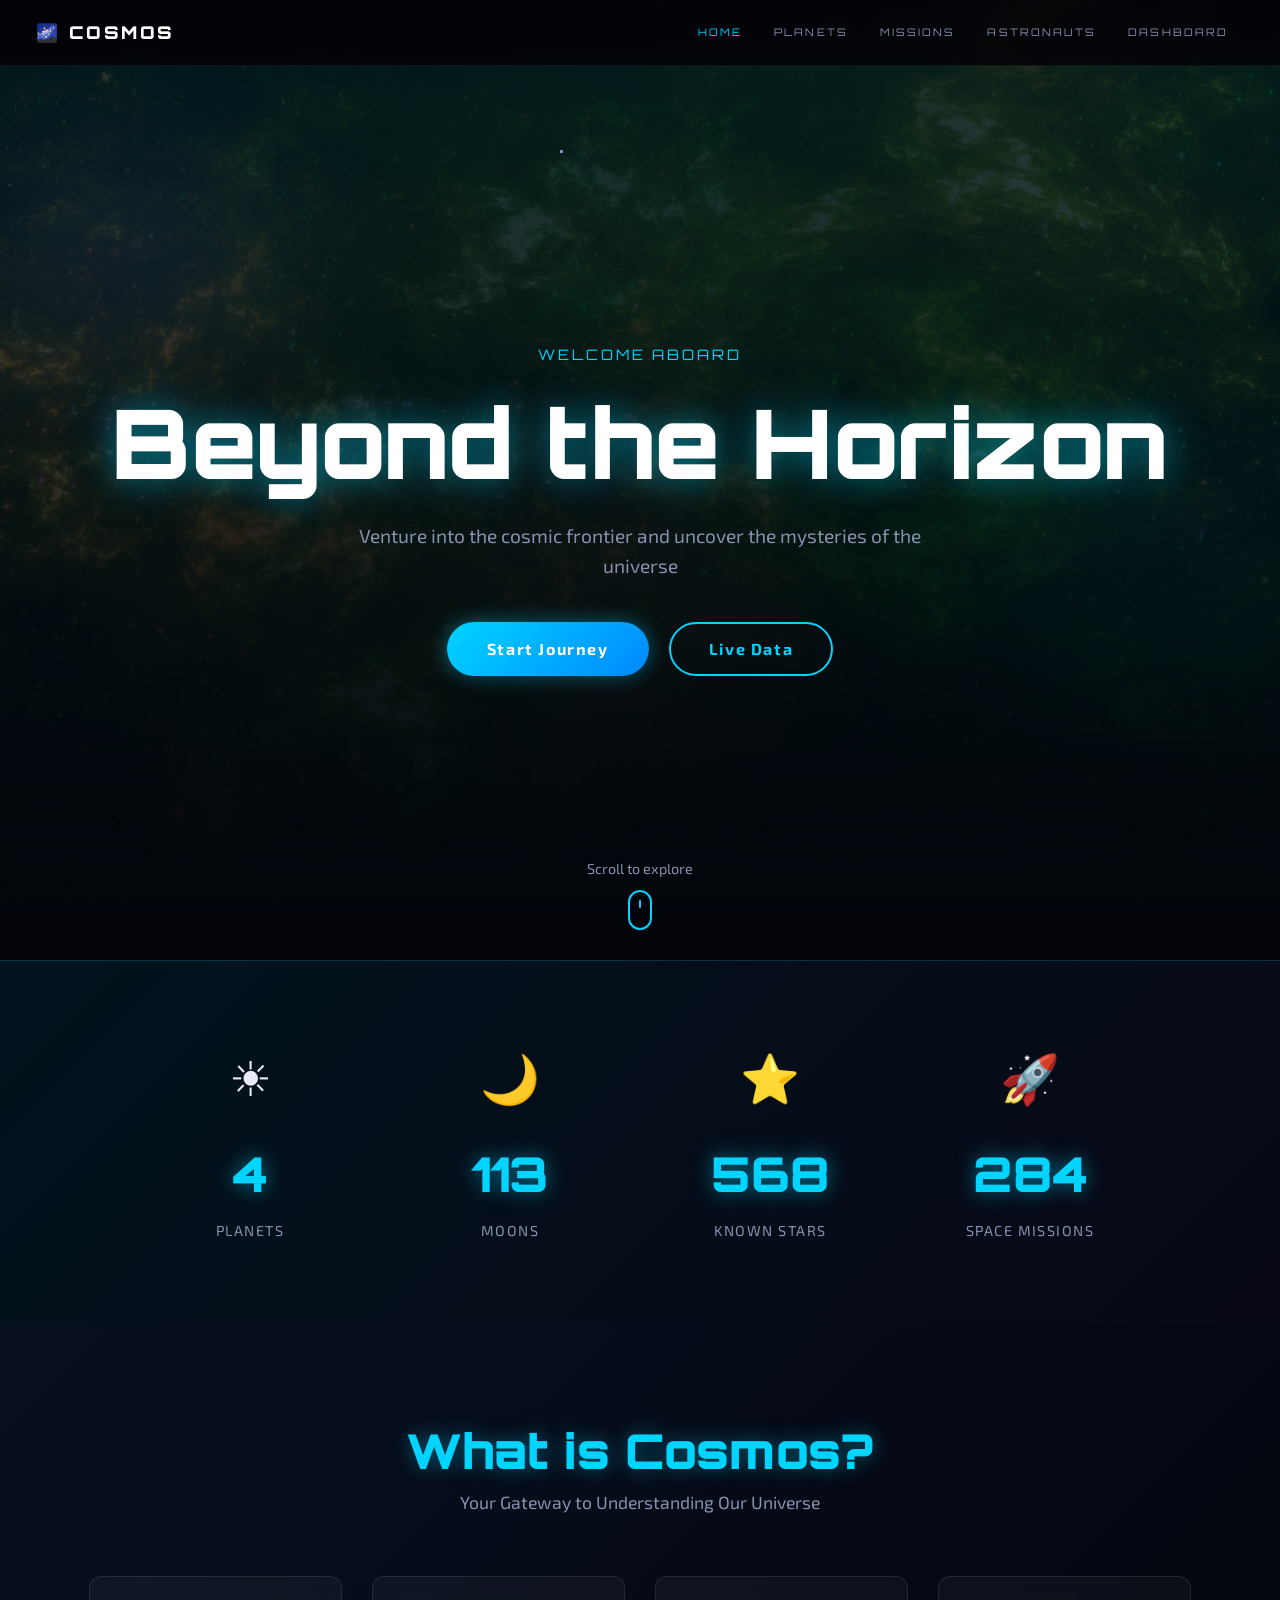
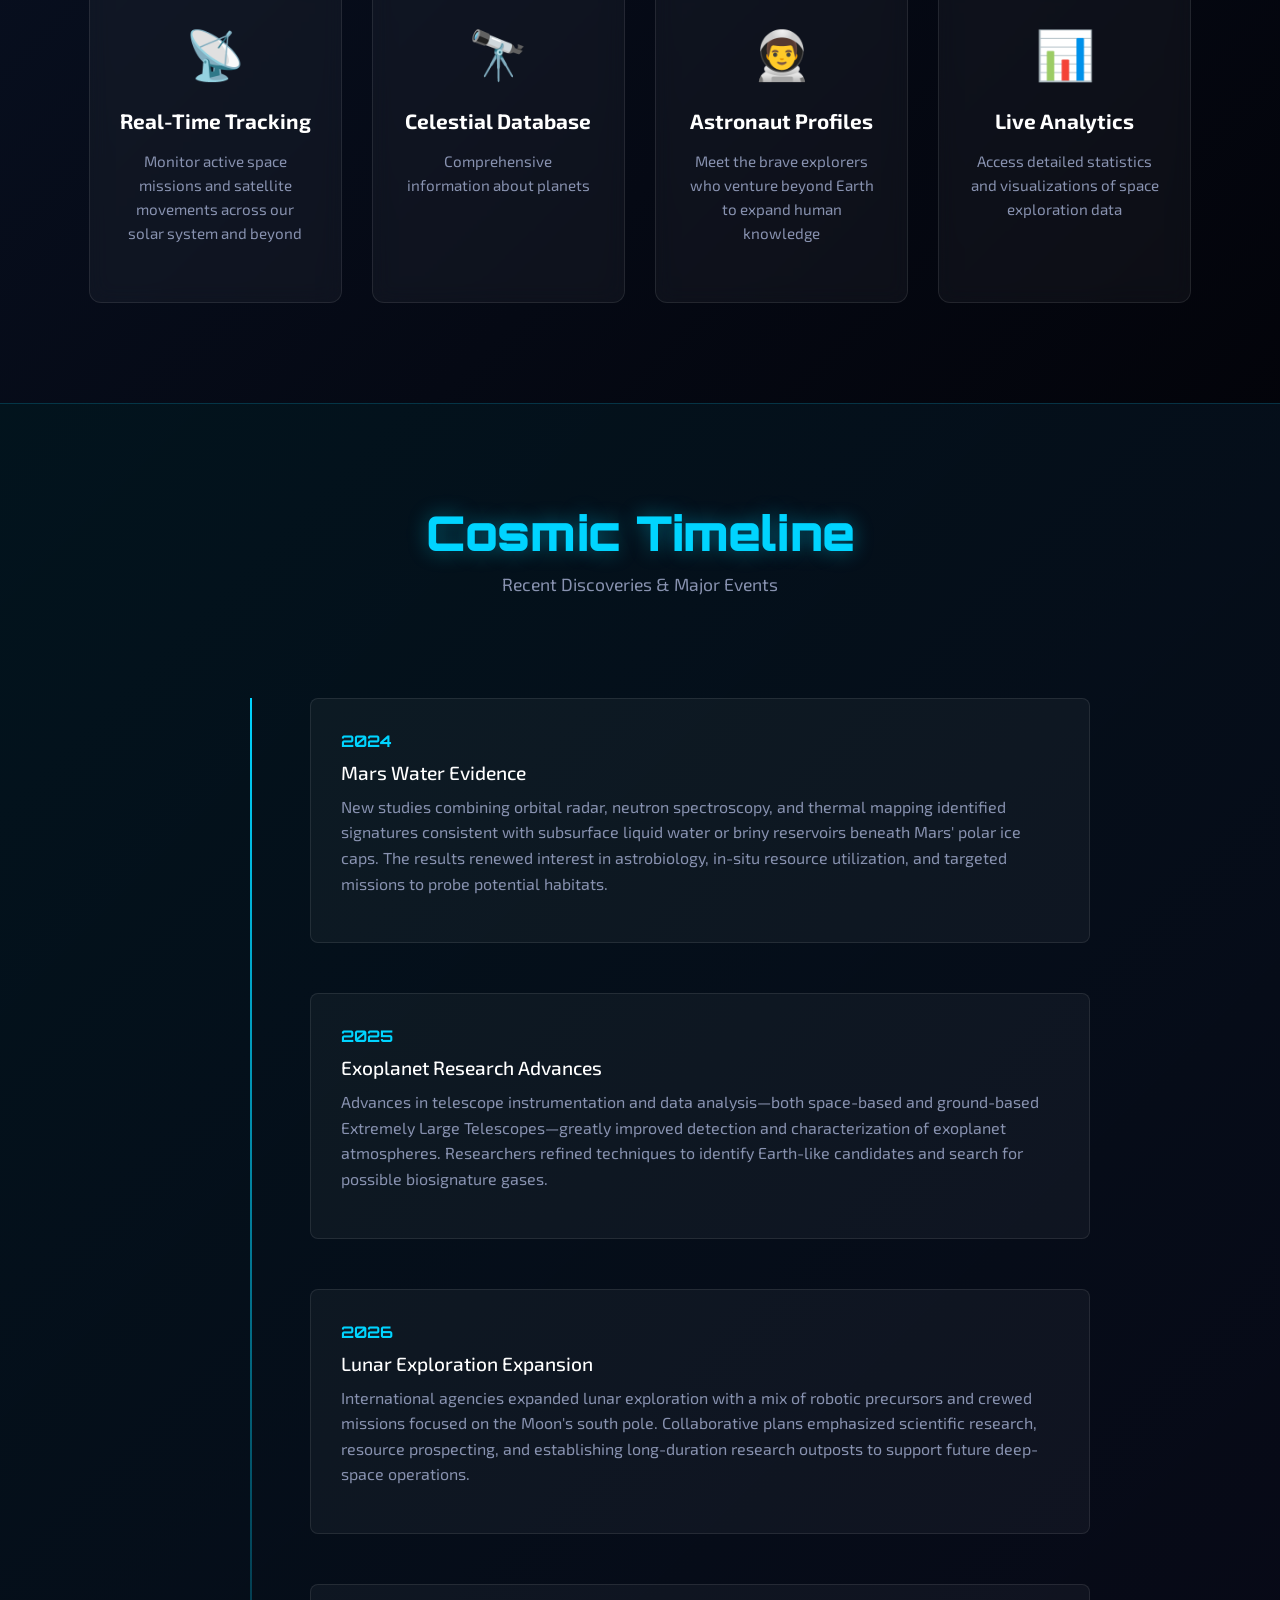
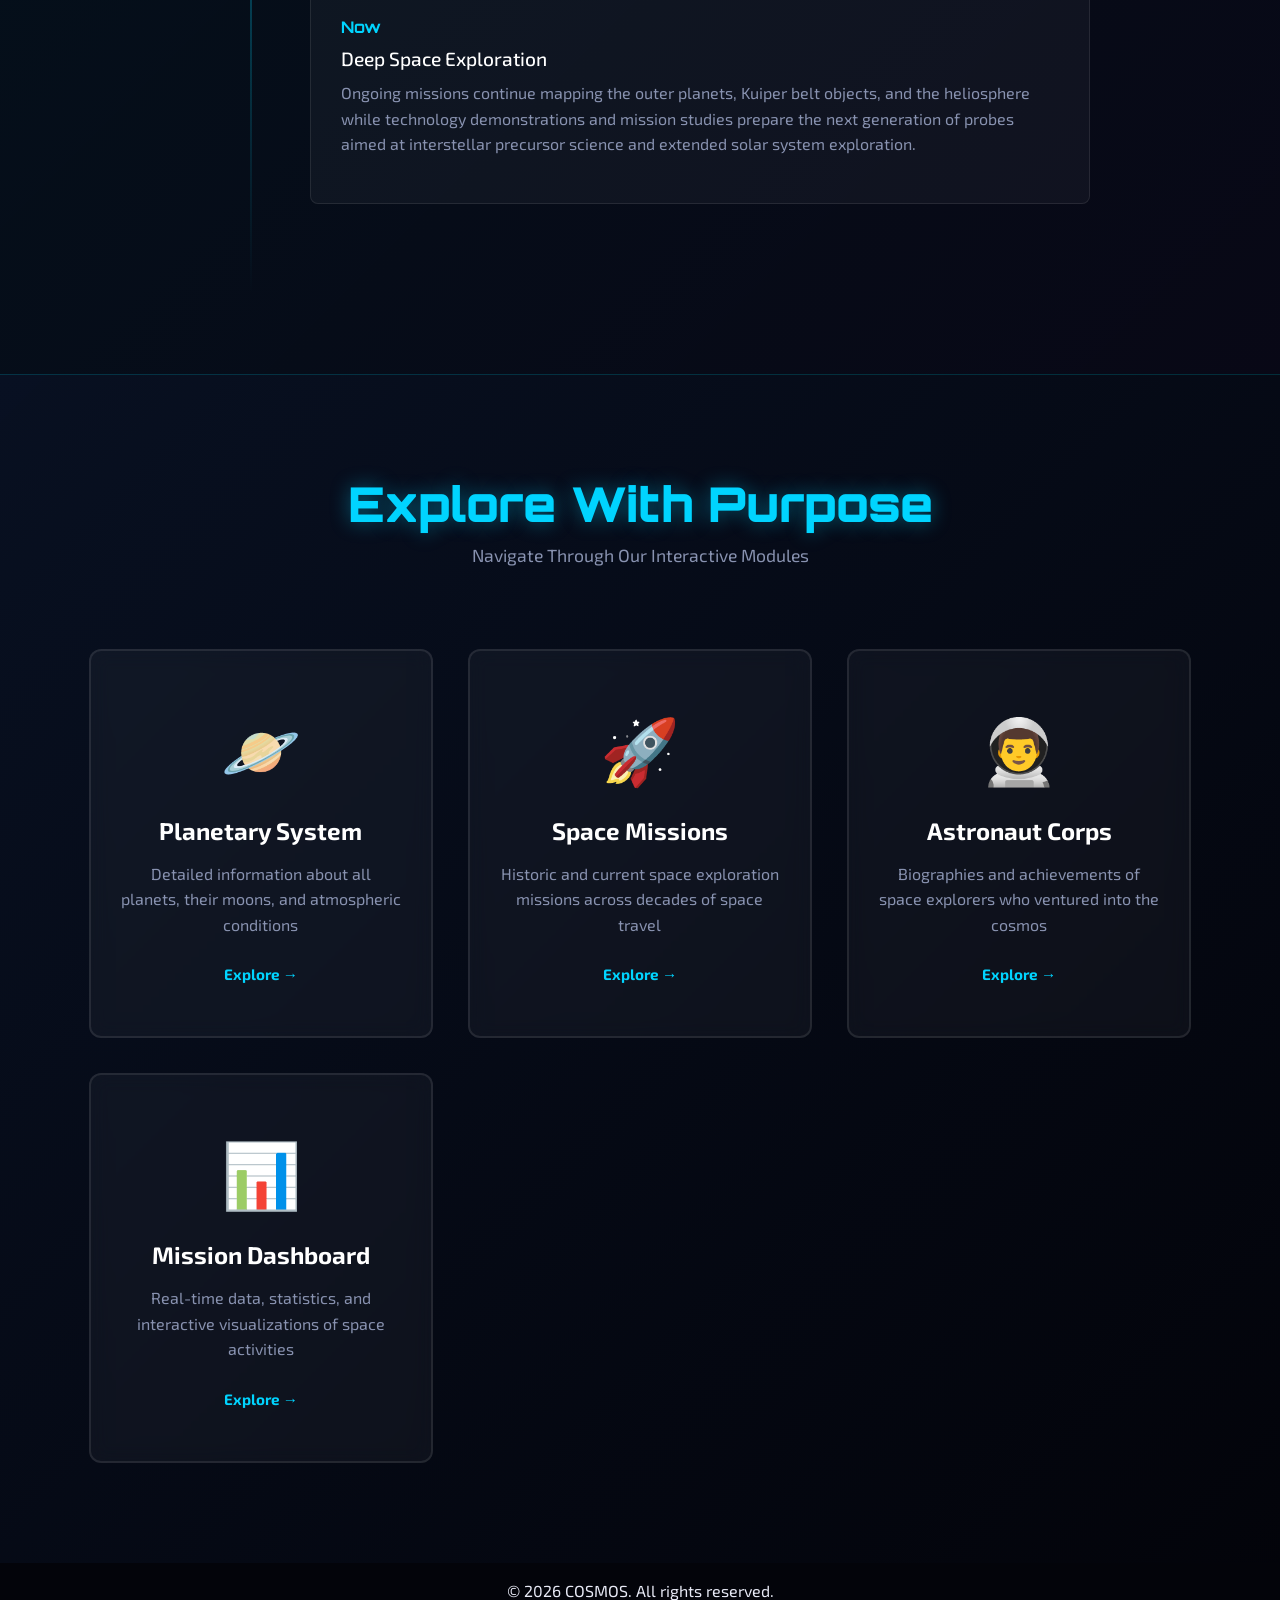
==== commit feb40caf: "final" ====
--- a/index.html
+++ b/index.html
@@ -111,7 +111,7 @@
                     <div class="about-card">
                         <div class="about-icon">🔭</div>
                         <h3>Celestial Database</h3>
-                        <p>Comprehensive information about planets, moons, stars, and other celestial bodies</p>
+                        <p>Comprehensive information about planets</p>
                     </div>
                     <div class="about-card">
                         <div class="about-icon">👨‍🚀</div>
@@ -216,7 +216,7 @@
         </div>
     </section>
 
- <p class="footer-copy"><center>© 2024 COSMOS. All rights reserved.</center></p>
+ <p class="footer-copy"><center>© 2026 COSMOS. All rights reserved.</center></p>
     <script src="https://cdnjs.cloudflare.com/ajax/libs/bootstrap/5.3.0/js/bootstrap.bundle.min.js"></script>
     <script src="index.js"></script>
 </body>
